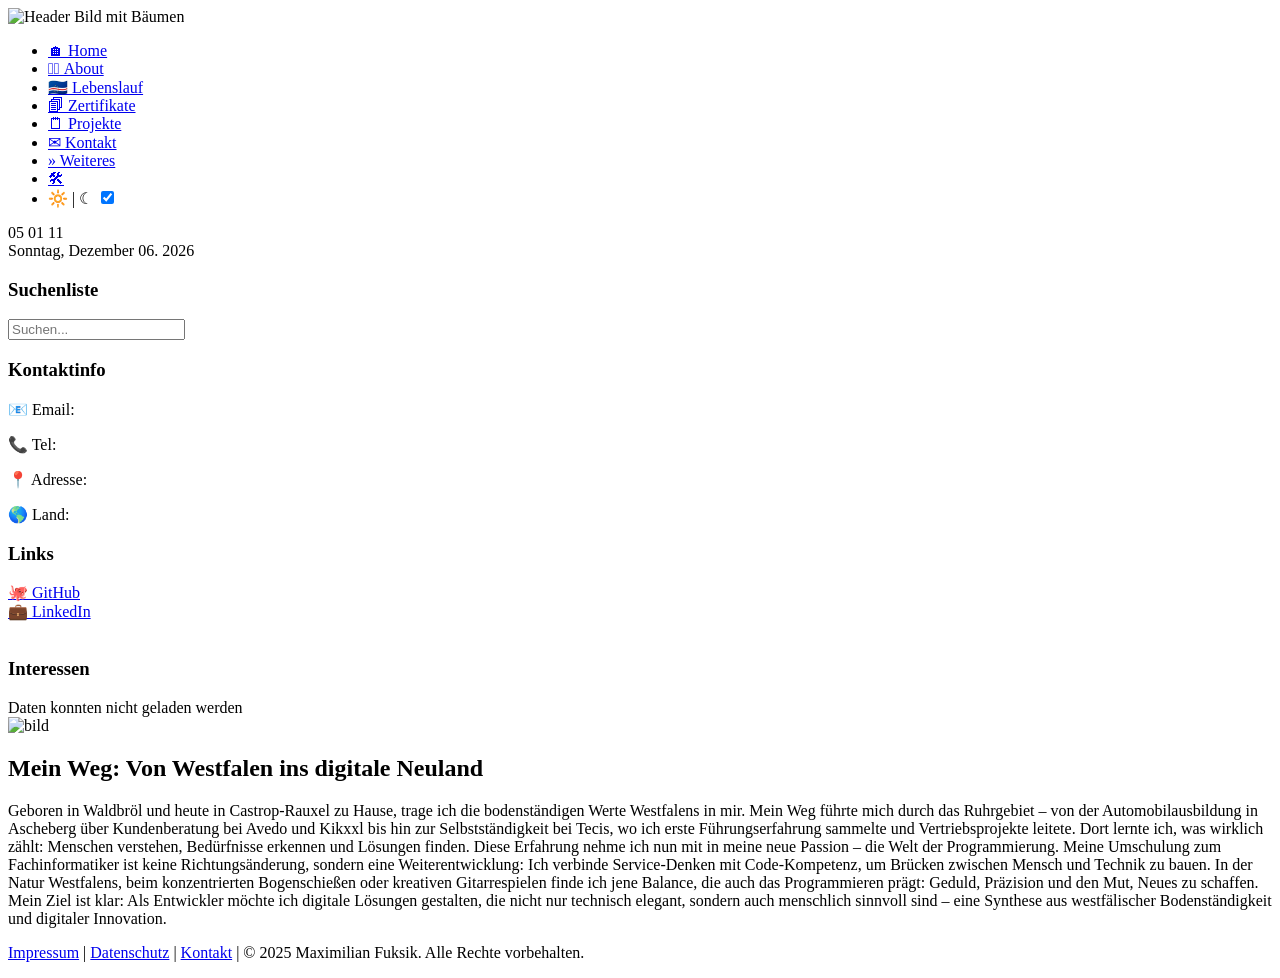
==== about.html @ 9f02c75e "Clean UP" ====
<!DOCTYPE html>
<html lang="de">
<head>
    <meta charset="UTF-8">
    <meta name="viewport" content="width=device-width, initial-scale=1.0">
    <link id="light" rel="stylesheet" href="/assets/stylesheet.css">
    <title>Maximilian Fuksik</title>
</head>
<body>
<!--HEAD-->
<header>
    <img src="pic/trees-8563877_1920.jpg" class="header-image" alt="Header Bild mit Bäumen">
    <div class="header-content">
        <div class="icon"></div>
        <!-- Navigations-Bar--> 
        <div id="nav">
            <nav>
                <ul>
                    <li><a href="index.html"> 🏠︎ Home</a></li>
                    <li><a href="about.html"> 𓂃🖊 About</a></li>
                    <li><a href="cv.html"> 🇨🇻 Lebenslauf</a></li>      
                    <li><a href="certificate.html"> 🗐 Zertifikate</a></li>    
                    <li><a href="project.html"> 🗒 Projekte</a></li>    
                    <li><a href="contact.html"> ✉ Kontakt</a></li>   
                    <li><a href="weiteres.html"> » Weiteres</a></li>
                    <li><a href="#"> 🛠 </a></li>
                    <!-- Dark Mode als Listenelement -->
                    <li class="dark-mode-item">
                        <span id="dayNight"> 🔆 | ☾ </span>
                        <label class="darkMode" for="toggle-checkbox">
                            <input type="checkbox" id="toggle-checkbox">
                            <span class="d-btn"></span>
                        </label>
                    </li>
                </ul>
            </nav>
        </div>
    </div>
    <!--Clock-->
    <div id="clock">
        <div class="time">
            <span id="hours"></span>
            <span class="seprator"></span>
            <span id="minutes"></span>
            <span class="seprator"></span>
            <span id="seconds"></span>
        </div>
        <div id="date"></div>
    </div>
</header>

<!-- EIN Container für alles -->
<div class="container">
    <!-- SIDEBAR -->
    <aside class="sidebar">
        <div class="widget search-widget">
            <h3>Suchenliste</h3>
            <span class="search-icon"></span>
            <input type="text" placeholder="Suchen..." id="json-search">
        </div>

        <div class="widget">
            <h3>Kontaktinfo</h3>
            <div id="json-contact">
                <p>📧 Email: <span class="json-email"></span></p>
                <p>📞 Tel: <span class="json-phone"></span></p>
                <p>📍 Adresse: <span class="json-address"></span></p>
                <p> 🌎 Land: <span class="json-country"></span></p>
            </div>
        </div>

        <!-- SOCIAL MEDIA / PROFIL LINKS -->
        <div class="widget">
            <h3>Links</h3>
            <div class="profile-links">
                <a href="https://github.com/maximilianfuksik-dev" target="_blank" class="profile-link">
                    <span class="profile-icon">🐙</span>
                    GitHub
                </a>
                <br>
                <a href="https://linkedin.com/in/DeinLinkedIn" target="_blank" class="profile-link">
                    <span class="profile-icon">💼</span>
                    LinkedIn
                </a>
            </div>
        </div>
        <br>
        
        <!-- INTERESSEN MIT PLATZHALTER -->
        <div class="widget">
            <h3>Interessen</h3>
            <div id="json-interests">
                <p class="json-loading">Lade Interessen...</p>
            </div>
        </div>
    </aside>


    <!-- MAIN CONTENT BEREICH -->
 <section class="about-section">
            <div class="about-item">
                <div class="about-image">
                    <img src="/pic/watermarked-e2468cd0-22a6-413a-8e14-d082a659f847.jpg" alt="bild">
                </div>
                <div class="about-text">
                    <h2>Mein Weg: Von Westfalen ins digitale Neuland</h2>
                    <p>Geboren in Waldbröl und heute in Castrop-Rauxel zu Hause, trage ich die bodenständigen Werte Westfalens in mir. Mein Weg führte mich durch das Ruhrgebiet – von der Automobilausbildung in Ascheberg über Kundenberatung bei Avedo und Kikxxl bis hin zur Selbstständigkeit bei Tecis, wo ich erste Führungserfahrung sammelte und Vertriebsprojekte leitete.

Dort lernte ich, was wirklich zählt: Menschen verstehen, Bedürfnisse erkennen und Lösungen finden. Diese Erfahrung nehme ich nun mit in meine neue Passion – die Welt der Programmierung. Meine Umschulung zum Fachinformatiker ist keine Richtungsänderung, sondern eine Weiterentwicklung: Ich verbinde Service-Denken mit Code-Kompetenz, um Brücken zwischen Mensch und Technik zu bauen.

In der Natur Westfalens, beim konzentrierten Bogenschießen oder kreativen Gitarrespielen finde ich jene Balance, die auch das Programmieren prägt: Geduld, Präzision und den Mut, Neues zu schaffen.

Mein Ziel ist klar: Als Entwickler möchte ich digitale Lösungen gestalten, die nicht nur technisch elegant, sondern auch menschlich sinnvoll sind – eine Synthese aus westfälischer Bodenständigkeit und digitaler Innovation.</p>
                </div>
                   <div class="about-image">
                    <!--<img src="/pic/watermarked-4f2a7ef3-02ef-4c4d-a7c0-e9ec359a5ca8.jpg" alt="Über mich Bild 1"> -->
                </div>
            </div>
        </section>
</div>

<!-- FOOTER -->
<footer>
    <p>
        <a href="/legal/legalnotice.html">Impressum</a> | 
        <a href="/legal/privacypolicy.html">Datenschutz</a> | 
        <a href="contact.html">Kontakt</a> | 
        © 2025 Maximilian Fuksik. Alle Rechte vorbehalten.
    </p>
</footer>

<script src="/assets/script.js"></script>
<script src="/assets/cv-loader.js"></script>

</body>
</html>
---- assets/stylesheet.css ----
/* Grundlegendes Styling */
:root {
    /* Primäre Farbpalette */
    --primary-color: #2c3e50;
    --secondary-color: #2c3e50;
    --accent-color: #e74c3c;
    
    /* Hintergrund Farben */
    --bg-color: #f8f9fa;
    --card-bg: #ffffff;
    --light-bg: #f9f9f9;
    
    /* Text Farben */
    --text-color: #333333;
    --text-light: #555555;
    --text-lighter: #777777;
    --text-on-dark: #ffffff;
    
    /* Border/Outline Farben */
    --border-color: #dddddd;
    --border-light: #eeeeee;
    
    /* Effekte */
    --shadow: 0 2px 15px rgba(0,0,0,0.08);
    --shadow-dark: 0 4px 12px rgba(0,0,0,0.25);
    --transition: all 0.3s ease;
    
    /* Spezielle Farben */
    --nav-bg: rgba(255, 255, 255, 0.15);
    --nav-border: rgba(255, 255, 255, 0.3);
    --clock-bg: rgba(255, 255, 255, 0.15);
    --footer-bg: var(--primary-color);
    --welcome-gradient: linear-gradient(135deg, var(--primary-color), var(--secondary-color));
    --header-gradient: linear-gradient(to bottom, rgba(0,0,0,0.7) 0%, rgba(0,0,0,0.3) 100%);
}

* {
    margin: 0;
    padding: 0;
    box-sizing: border-box;
    font-family: 'Segoe UI', Tahoma, Geneva, Verdana, sans-serif;
}

body {
    background-color: var(--bg-color);
    color: var(--text-color);
    line-height: 1.6;
    min-height: 100vh;
    display: flex;
    flex-direction: column;
}

/* Haupt-Container */
.container {
    max-width: 1800px;
    width: 100%;
    margin: 0 auto;
    display: grid;
    grid-template-columns: 1fr 3fr;
    grid-gap: 20px;
    padding: 0 20px;
    flex: 1;
}

/* Header */
header {
    width: 100%;
    position: relative;
    margin-bottom: 20px;
}

.header-image {
    width: 100%;
    height: 300px;
    object-fit: cover;
    display: block;
}

.header-content {
    position: absolute;
    top: 0;
    left: 0;
    width: 100%;
    height: 100%;
    display: flex;
    flex-direction: column;
    justify-content: space-between;
    padding: 20px;
    background: var(--header-gradient);
    color: var(--text-on-dark);
}

.icon {
    display: flex;
    flex-direction: column;
    gap: 8px;
}

.icon img {
    width: 50px;
    height: 50px;
    border-radius: 50%;
    background-color: var(--card-bg);
    padding: 2px;
}

.home-link {
    color: var(--text-on-dark);
    text-decoration: none;
    font-size: 18px;
    font-weight: 500;
}

/* Navigation */
#nav {
    background: var(--nav-bg);
    backdrop-filter: blur(6px);
    padding: 12px 20px;
    border-radius: 50px;
    border: 2px solid var(--nav-border);
    box-shadow: var(--shadow-dark);
    margin-top: 10px;
    position: relative;
}

#nav ul {
    display: flex;
    justify-content: center;
    align-items: center;
    list-style: none;
    gap: 25px;
    flex-wrap: nowrap;
    padding-left: 0;
    position: relative;
}

#nav ul li a {
    text-decoration: none;
    color: var(--text-on-dark);
    transition: color 0.3s;
    font-weight: 500;
    font-size: 18px;
    white-space: nowrap;
}

#nav ul li a:hover {
    color: var(--primary-color);
}

/* Darkmode Switch */
.dark-mode-item {
    position: absolute;
    right: 20px;
    top: 50%;
    transform: translateY(-50%);
    display: flex;
    align-items: center;
    gap: 10px;
    white-space: nowrap;
}

#dayNight {
    font-size: 18px;
    color: var(--text-on-dark);
    margin-right: 10px;
}

.darkMode {
    position: relative;
    display: inline-block;
    width: 60px;
    height: 30px;
}

.darkMode input {
    display: none;
}

.darkMode .d-btn {
    position: absolute;
    cursor: pointer;
    width: 100%;
    height: 100%;
    background-color: rgba(255, 255, 255, 0.2);
    backdrop-filter: blur(6px);
    border-radius: 30px;
    border: 1px solid rgba(255, 255, 255, 0.4);
    transition: background .3s;
}

.darkMode .d-btn::before {
    content: "";
    position: absolute;
    height: 24px;
    width: 24px;
    top: 3px;
    left: 3px;
    background: var(--card-bg);
    border-radius: 50%;
    transition: .3s;
}

.darkMode input:checked + .d-btn {
    background: rgba(0,0,0,0.3);
}

.darkMode input:checked + .d-btn:before {
    transform: translate(30px);
    background: var(--text-lighter); /*t c*/
}

/* Sidebar */
.sidebar {
    background-color: var(--card-bg);
    padding: 20px;
    border-radius: 8px;
    box-shadow: var(--shadow);
    grid-column: 1;
    height: fit-content;
    border: 1px solid var(--border-color);
}

.widget {
    margin-bottom: 30px;
}

.widget h3 {
    border-bottom: 2px solid var(--primary-color);
    padding-bottom: 10px;
    margin-bottom: 15px;
    color: var(--primary-color);
}

.search-widget {
    position: relative;
}

.search-widget input {
    padding-left: 40px;
    width: 100%;
    padding: 10px;
    border: 1px solid var(--border-color);
    border-radius: 4px;
    font-size: 16px;
    background-color: var(--card-bg);
    color: var(--text-color);
}

.search-widget input::placeholder {
    color: var(--text-lighter);
}

.search-icon {
    position: absolute;
    left: 12px;
    top: 10px;
    color: var(--text-lighter);
}

/* Main Content */
main {
    background-color: var(--card-bg);
    padding: 25px;
    border-radius: 8px;
    box-shadow: var(--shadow);
    grid-column: 2;
    margin-bottom: 30px;
    border: 1px solid var(--border-color);
}

h1, h2, h3, h4, h5, h6 {
    color: var(--text-color);
}

h2 {
    color: var(--primary-color);
    margin-bottom: 20px;
}

/* Welcome Section */
.welcome {
    margin-bottom: 40px;
    padding: 20px;
    background: var(--welcome-gradient);
    color: var(--text-on-dark);
    border-radius: 12px;
    border: 1px solid var(--border-color);
}

.welcome h1 {
    color: var(--text-on-dark);
    margin-bottom: 15px;
}

.welcome p {
    font-size: 1.1rem;
    line-height: 1.8;
    color: var(--text-on-dark);
}

/* About Section */
.about-section {
    display: flex;
    flex-direction: column;
    gap: 3rem;
    margin: 4rem 0;
}

.about-item {
    display: flex;
    align-items: center;
    gap: 2rem;
    flex-wrap: wrap;
    background-color: var(--light-bg);
    padding: 20px;
    border-radius: 12px;
    border: 1px solid var(--border-color);
}

.about-item.reverse {
    flex-direction: row-reverse;
}

.about-image {
    flex: 1 1 45%;
}

.about-image img {
    width: 100%;
    border-radius: 16px;
    box-shadow: var(--shadow);
    transition: var(--transition);
}

.about-image img:hover {
    transform: scale(1.03);
    box-shadow: 0 10px 25px rgba(0,0,0,0.25);
}

.about-text {
    flex: 1 1 50%;
}

.about-text h2 {
    font-size: 1.8rem;
    margin-bottom: 1rem;
    color: var(--text-color);
}

.about-text p {
    line-height: 1.6;
    color: var(--text-light);
}

/* Gallery */
.gallery {
    margin: 4rem 0;
}

.gallery h2 {
    text-align: center;
    margin-bottom: 2rem;
    font-size: 2rem;
    color: var(--text-color);
}

.gallery-grid {
    display: grid;
    grid-template-columns: repeat(auto-fit, minmax(250px, 1fr));
    gap: 1.5rem;
}

.gallery-item {
    overflow: hidden;
    border-radius: 16px;
    position: relative;
    box-shadow: var(--shadow);
    transition: var(--transition);
    background-color: var(--card-bg);
    border: 1px solid var(--border-color);
}

.gallery-item img {
    width: 100%;
    height: 200px;
    object-fit: cover;
    transition: var(--transition);
}

.gallery-item:hover {
    transform: translateY(-6px);
    box-shadow: var(--shadow-dark);
}

.gallery-item:hover img {
    transform: scale(1.08);
}

/* Buttons */
.btn, button {
    display: inline-block;
    background: var(--secondary-color);
    color: var(--text-on-dark);
    padding: 10px 20px;
    margin: 3px;
    border: none;
    border-radius: 6px;
    cursor: pointer;
    font-size: 16px;
    font-weight: 500;
    transition: var(--transition);
    text-align: center;
    text-decoration: none;
    width: fit-content;
    border: 1px solid var(--border-color);
}

.btn:hover, button:hover {
    background: var(--primary-color);
    transform: translateY(-2px);
    box-shadow: var(--shadow);
}

.btn-full {
    width: 100%;
}

/* Documents Section */
.documents-grid {
    display: grid;
    grid-template-columns: repeat(auto-fill, minmax(250px, 1fr));
    gap: 20px;
    margin-top: 20px;
}

.document-card {
    background: var(--light-bg);
    border-radius: 8px;
    overflow: hidden;
    box-shadow: var(--shadow);
    transition: var(--transition);
    border: 1px solid var(--border-color);
}

.document-card:hover {
    transform: translateY(-5px);
    box-shadow: var(--shadow-dark);
}

.document-icon {
    background: var(--primary-color);
    color: var(--text-on-dark);
    font-size: 2rem;
    padding: 20px;
    text-align: center;
}

.document-info {
    padding: 15px;
}

.document-info h4 {
    margin-bottom: 10px;
    color: var(--text-color);
}

.document-info p {
    color: var(--text-lighter);
}

.document-actions {
    display: flex;
    justify-content: space-between;
    margin-top: 10px;
}

/* Modal */
.modal {
    display: none;
    position: fixed;
    z-index: 1000;
    left: 0;
    top: 0;
    width: 100%;
    height: 100%;
    overflow: auto;
    background-color: rgba(0,0,0,0.7);
}

.modal-content {
    background-color: var(--card-bg);
    margin: 50px auto;
    padding: 20px;
    border-radius: 10px;
    width: 80%;
    max-width: 900px;
    position: relative;
    border: 1px solid var(--border-color);
    color: var(--text-color);
}

.close {
    color: var(--text-lighter);
    position: absolute;
    top: 10px;
    right: 20px;
    font-size: 28px;
    font-weight: bold;
    cursor: pointer;
}

.close:hover {
    color: var(--text-color);
}

/* Contact Form */
.form-group {
    margin-bottom: 20px;
}

.form-group label {
    display: block;
    margin-bottom: 8px;
    font-weight: bold;
    color: var(--text-color);
}

.form-group input, .form-group textarea {
    width: 100%;
    padding: 12px;
    border: 1px solid var(--border-color);
    border-radius: 4px;
    font-size: 1rem;
    background-color: var(--card-bg);
    color: var(--text-color);
}

.form-group input::placeholder,
.form-group textarea::placeholder {
    color: var(--text-lighter);
}

.form-group textarea {
    min-height: 150px;
    resize: vertical;
}

/* Upload Section */
.upload-section {
    margin-bottom: 30px;
}

.upload-area {
    border: 2px dashed var(--border-color);
    padding: 30px;
    text-align: center;
    border-radius: 8px;
    margin-bottom: 20px;
    transition: var(--transition);
    background-color: var(--light-bg);
}

.upload-area:hover {
    border-color: var(--primary-color);
    background-color: var(--bg-color);
}

.upload-icon {
    font-size: 3rem;
    color: var(--primary-color);
    margin-bottom: 15px;
}

/* Timeline Section */
.timeline-section {
    margin: 4rem 0;
    padding: 2rem;
}

.timeline-section h2 {
    text-align: center;
    margin-bottom: 2rem;
    font-size: 2rem;
    color: var(--text-color);
}

.timeline-box, .resume-documents {
    background: var(--card-bg);
    padding: 2rem;
    border-radius: 16px;
    box-shadow: var(--shadow-dark);
    width: 100%;
    border: 1px solid var(--border-color);
}

/* Horizontal Timeline */
.timeline-horizontal {
    display: flex;
    justify-content: space-between;
    align-items: center;
    position: relative;
    margin: 2rem 0;
    padding: 0 1rem;
}

.timeline-horizontal::before {
    content: '';
    position: absolute;
    top: 50%;
    left: 0;
    width: 100%;
    height: 3px;
    background: var(--primary-color);
    transform: translateY(-50%);
    z-index: 1;
}

.timeline-horizontal.second-row {
    margin-top: 6rem;
}

.timeline-item {
    position: relative;
    text-align: center;
    z-index: 2;
}

.timeline-year {
    width: 60px;
    height: 60px;
    line-height: 60px;
    border-radius: 50%;
    background: var(--card-bg);
    border: 3px solid var(--primary-color);
    font-weight: bold;
    color: var(--primary-color);
    cursor: pointer;
    margin: 0 auto;
    transition: var(--transition);
    z-index: 5;
}

.timeline-year:hover {
    background: var(--primary-color);
    color: var(--text-on-dark);
}

/* Tooltip */
.timeline-tooltip {
    display: none;
    position: absolute;
    top: 70px;
    left: 50%;
    transform: translateX(-50%);
    background: var(--light-bg);
    border: 1px solid var(--border-color);
    padding: 0.8rem 1rem;
    border-radius: 8px;
    box-shadow: var(--shadow);
    min-width: 220px;
    z-index: 10;
    color: var(--text-color);
}

.timeline-item:hover .timeline-tooltip {
    display: block;
    animation: fadeIn 0.3s ease;
}

@keyframes fadeIn {
    from { opacity: 0; transform: translateY(-10px) scale(0.95); }
    to { opacity: 1; transform: translateY(0) scale(1); }
}

/* Skills Section */
.skills-section {
    margin: 3rem 0;
    padding: 2rem;
    background: var(--card-bg);
    border-radius: 16px;
    box-shadow: var(--shadow-dark);
    border: 1px solid var(--border-color);
}

.skills-section h2 {
    text-align: center;
    margin-bottom: 2rem;
    font-size: 2rem;
    color: var(--text-color);
}

.skill-category {
    margin-bottom: 2rem;
}

.skill-category h3 {
    margin-bottom: 1rem;
    color: var(--primary-color);
    border-left: 5px solid var(--primary-color);
    padding-left: 10px;
    font-size: 1.2rem;
}

.skills-grid {
    display: grid;
    grid-template-columns: repeat(auto-fit, minmax(200px, 1fr));
    gap: 1.2rem 2rem;
}

.skill span {
    display: block;
    margin-bottom: 0.3rem;
    font-size: 0.95rem;
    font-weight: 500;
    color: var(--primary-color);
}

.skill-bar {
    background: var(--border-light);
    border-radius: 12px;
    overflow: hidden;
    height: 14px;
    position: relative;
}

.skill-progress {
    height: 100%;
    width: 0;
    background: linear-gradient(90deg, var(--primary-color), var(--secondary-color), var(--accent-color));
    border-radius: 12px;
    transition: var(--transition);
}

.skill:hover .skill-progress {
    filter: brightness(1.2);
    transform: scaleY(1.2);
}

/* Project Cards */
.projects-grid {
    display: grid;
    grid-template-columns: repeat(auto-fill, minmax(280px, 1fr));
    gap: 20px;
}

.project-card {
    background: var(--light-bg);
    border-radius: 8px;
    padding: 20px;
    border-left: 4px solid var(--primary-color);
    box-shadow: var(--shadow);
    transition: var(--transition);
    border: 1px solid var(--border-color);
}

.project-card:hover {
    transform: translateY(-5px);
    box-shadow: var(--shadow-dark);
}

.project-card h3 {
    color: var(--text-color);
    margin-bottom: 10px;
    font-size: 1.4rem;
}

.project-card p {
    font-size: 1rem;
    color: var(--text-light);
    line-height: 1.5;
}

/* Footer */
footer {
    text-align: center;
    padding: 20px;
    margin-top: 40px;
    background-color: var(--footer-bg);
    border-radius: 8px;
    width: 100%;
}

footer p {
    background: var(--nav-bg);
    backdrop-filter: blur(6px);
    border-radius: 50px;
    border: 2px solid var(--nav-border);
    padding: 12px 20px;
    display: inline-block;
    color: var(--text-on-dark);
    font-weight: 500;
    transition: var(--transition);
}

footer p a {
    text-decoration: none;
    color: var(--text-on-dark);
    margin: 0 10px;
    transition: var(--transition);
}

footer p a:hover {
    color: var(--primary-color);
}

/* Uhr */
#clock {
    position: absolute;
    top: 15px;
    right: 20px;
    background: var(--clock-bg);
    padding: 12px 18px;
    border-radius: 15px;
    color: var(--text-on-dark);
    text-align: center;
    box-shadow: var(--shadow-dark);
    border: 2px solid var(--nav-border);
    backdrop-filter: blur(6px);
    min-width: 120px;
}

#clock .time {
    font-size: 1.2rem;
    font-weight: 600;
    letter-spacing: 2px;
}

#clock #date {
    font-size: 0.8rem;
    margin-top: 4px;
    opacity: 0.85;
}

/* Responsive Anpassungen */
@media (max-width: 1200px) {
    .container {
        max-width: 100%;
    }
    
    #clock {
        right: 20px;
    }
}

@media (max-width: 992px) {
    .container {
        grid-template-columns: 1fr;
        grid-gap: 15px;
    }
    
    .sidebar {
        grid-column: 1;
        margin-bottom: 20px;
    }
    
    main {
        grid-column: 1;
    }
    
    #nav ul {
        flex-wrap: wrap;
        justify-content: center;
        gap: 15px;
        padding-right: 80px;
    }
    
    .dark-mode-item {
        position: absolute;
        right: 20px;
        top: 50%;
        transform: translateY(-50%);
    }
}

@media (max-width: 768px) {
    .header-image {
        height: 250px;
    }
    
    #nav {
        padding: 10px 15px;
        padding-right: 80px;
    }
    
    #nav ul {
        flex-direction: column;
        gap: 10px;
        padding-right: 0;
    }
    
    #nav ul li a {
        font-size: 16px;
    }
    
    .dark-mode-item {
        position: static;
        transform: none;
        justify-content: center;
        margin-top: 10px;
        order: 1;
        width: 100%;
    }
    
    #clock {
        position: relative;
        top: auto;
        right: auto;
        margin: 10px auto;
        display: inline-block;
    }
    
    .about-item, .about-item.reverse {
        flex-direction: column;
    }
    
    .about-image, .about-text {
        flex: 1 1 100%;
    }
    
    .gallery-grid {
        grid-template-columns: repeat(auto-fit, minmax(150px, 1fr));
    }
    
    .projects-grid, .documents-grid {
        grid-template-columns: 1fr;
    }
}

/* ============================================
   JSON CV STYLES - Für deine Bewerbungsseite
   ============================================ */

/* JSON Loading & Error States */
.json-loading {
    text-align: center;
    padding: 20px;
    color: var(--secondary-text, #666);
    font-style: italic;
    background: var(--card-bg, #f8f9fa);
    border-radius: 8px;
    margin: 10px 0;
    border: 1px dashed var(--border-color, #ddd);
}

.json-error {
    text-align: center;
    padding: 20px;
    color: #e74c3c;
    background: rgba(231, 76, 60, 0.1);
    border-radius: 8px;
    border-left: 4px solid #e74c3c;
    margin: 10px 0;
    font-weight: 500;
}

.json-success {
    color: #27ae60;
    text-align: center;
    padding: 15px;
    background: rgba(39, 174, 96, 0.1);
    border-radius: 8px;
    margin: 10px 0;
}

/* Persönliche Daten - JSON Version */
.json-personal-data p {
    margin: 8px 0;
    line-height: 1.5;
}

.json-personal-data strong {
    color: var(--text-color, #333);
    font-weight: 600;
}

/* Work Experience Items */
.work-item {
    background: var(--card-bg, #ffffff);
    padding: 20px;
    margin-bottom: 20px;
    border-radius: 10px;
    border-left: 4px solid var(--primary-color, #4db8ff);
    box-shadow: 0 2px 10px var(--shadow-color, rgba(0,0,0,0.08));
    transition: all 0.3s ease;
    position: relative;
    overflow: hidden;
}

.work-item:hover {
    transform: translateY(-2px);
    box-shadow: 0 4px 15px var(--shadow-color, rgba(0,0,0,0.12));
    border-left-width: 6px;
}

.work-item.last {
    margin-bottom: 0;
}

.work-item::before {
    content: '';
    position: absolute;
    top: 0;
    left: 0;
    width: 100%;
    height: 3px;
    background: linear-gradient(90deg, var(--primary-color, #4db8ff), transparent);
    opacity: 0.3;
}

.job-header h3 {
    margin: 0 0 8px 0;
    color: var(--text-color, #333);
    font-size: 1.2rem;
    font-weight: 600;
}

.job-meta {
    display: flex;
    flex-wrap: wrap;
    gap: 15px;
    margin-bottom: 15px;
    color: var(--secondary-text, #666);
    font-size: 0.95rem;
    align-items: center;
}

.job-meta .company {
    font-weight: 600;
    color: var(--primary-color, #4db8ff);
    background: rgba(77, 184, 255, 0.1);
    padding: 3px 10px;
    border-radius: 4px;
}

.job-meta .location::before,
.job-meta .period::before {
    margin-right: 5px;
    opacity: 0.7;
}

.job-responsibilities {
    margin: 0;
    padding-left: 20px;
    list-style-type: none;
}

.job-responsibilities li {
    margin-bottom: 8px;
    padding-left: 25px;
    position: relative;
    line-height: 1.5;
    color: var(--text-color, #555);
}

.job-responsibilities li::before {
    content: '▸';
    position: absolute;
    left: 0;
    color: var(--primary-color, #4db8ff);
    font-weight: bold;
}

/* Education Items */
.education-item {
    background: var(--card-bg, #ffffff);
    padding: 18px;
    margin-bottom: 15px;
    border-radius: 8px;
    border-left: 4px solid #36d399;
    box-shadow: 0 2px 8px var(--shadow-color, rgba(0,0,0,0.05));
    transition: all 0.3s ease;
}

.education-item:hover {
    transform: translateX(5px);
    box-shadow: 0 4px 12px var(--shadow-color, rgba(0,0,0,0.1));
}

.education-item.last {
    margin-bottom: 0;
}

.education-header h3 {
    margin: 0 0 8px 0;
    color: var(--text-color, #333);
    font-size: 1.1rem;
    font-weight: 600;
}

.education-meta {
    display: flex;
    justify-content: space-between;
    align-items: center;
    flex-wrap: wrap;
    gap: 10px;
    color: var(--secondary-text, #666);
    font-size: 0.9rem;
}

.education-meta .institution {
    font-weight: 600;
    color: #36d399;
    background: rgba(54, 211, 153, 0.1);
    padding: 2px 8px;
    border-radius: 4px;
}

.education-meta .period::before {
    content: '📅';
    margin-right: 5px;
    opacity: 0.7;
}

/* Skills Container */
.skills-container {
    background: var(--card-bg, #ffffff);
    padding: 20px;
    border-radius: 10px;
    box-shadow: 0 2px 10px var(--shadow-color, rgba(0,0,0,0.08));
}

.skills-category {
    margin-bottom: 25px;
    padding-bottom: 20px;
    border-bottom: 1px solid var(--border-color, #eee);
}

.skills-category:last-child {
    margin-bottom: 0;
    padding-bottom: 0;
    border-bottom: none;
}

.skills-category h4 {
    margin: 0 0 12px 0;
    color: var(--text-color, #333);
    font-size: 1.1rem;
    font-weight: 600;
    display: flex;
    align-items: center;
    gap: 8px;
}

.skills-category h4::after {
    content: '';
    flex: 1;
    height: 1px;
    background: var(--border-color, #eee);
    margin-left: 10px;
}

.skills-list {
    display: flex;
    flex-wrap: wrap;
    gap: 10px;
    margin-top: 5px;
}

/* Skill Tags - Unterschiedliche Farben für Kategorien */
.skill-tag {
    display: inline-block;
    padding: 6px 14px;
    border-radius: 20px;
    font-size: 0.85rem;
    font-weight: 500;
    transition: all 0.3s ease;
    cursor: default;
    border: 1px solid transparent;
}

/* Sprachen */
.skills-list.languages .skill-tag {
    background: linear-gradient(135deg, #4db8ff, #3498db);
    color: white;
    box-shadow: 0 2px 5px rgba(77, 184, 255, 0.3);
}

/* Software */
.skills-list.software .skill-tag {
    background: linear-gradient(135deg, #36d399, #27ae60);
    color: white;
    box-shadow: 0 2px 5px rgba(54, 211, 153, 0.3);
}

/* Abilities */
.skills-list.abilities .skill-tag {
    background: linear-gradient(135deg, #9b59b6, #8e44ad);
    color: white;
    box-shadow: 0 2px 5px rgba(155, 89, 182, 0.3);
}

.skill-tag:hover {
    transform: translateY(-2px);
    box-shadow: 0 4px 8px rgba(0,0,0,0.15);
}

/* Führerschein */
.license {
    color: var(--text-color, #333);
    font-weight: 500;
    padding: 8px 15px;
    background: var(--card-bg, #f8f9fa);
    border-radius: 8px;
    border-left: 4px solid #f39c12;
    display: inline-block;
}

/* Interests */
.interests-list {
    display: flex;
    flex-wrap: wrap;
    gap: 8px;
    margin-top: 10px;
}

.interest-tag {
    display: inline-block;
    padding: 5px 12px;
    background: linear-gradient(135deg, #ff7675, #e74c3c);
    color: white;
    border-radius: 15px;
    font-size: 0.8rem;
    transition: all 0.3s ease;
    cursor: default;
    box-shadow: 0 2px 4px rgba(231, 76, 60, 0.2);
}

.interest-tag:hover {
    transform: scale(1.05);
    box-shadow: 0 3px 6px rgba(231, 76, 60, 0.3);
}

/* Timeline mit JSON-Daten */
.timeline-item.has-data {
    background: rgba(77, 184, 255, 0.05);
    border: 1px solid rgba(77, 184, 255, 0.2);
    border-radius: 6px;
    padding: 10px;
    transition: all 0.3s ease;
}

.timeline-item.work-year {
    border-color: #4db8ff;
    background: rgba(77, 184, 255, 0.1);
}

.timeline-item.education-year {
    border-color: #36d399;
    background: rgba(54, 211, 153, 0.1);
}

.timeline-item.has-data:hover {
    transform: translateY(-3px);
    box-shadow: 0 4px 8px rgba(0,0,0,0.1);
    background: rgba(77, 184, 255, 0.15);
}

.timeline-item.has-data .timeline-year {
    color: var(--primary-color, #4db8ff);
    font-weight: 700;
    font-size: 1.1rem;
}

/* JSON Sections Container */
.work-experience-json,
.education-json,
.skills-json {
    background: var(--card-bg, #ffffff);
    border-radius: 12px;
    padding: 25px;
    margin-bottom: 25px;
    box-shadow: 0 4px 15px var(--shadow-color, rgba(0,0,0,0.1));
    border: 1px solid var(--border-color, #e0e0e0);
    position: relative;
    overflow: hidden;
}

.work-experience-json::before,
.education-json::before,
.skills-json::before {
    content: '';
    position: absolute;
    top: 0;
    left: 0;
    width: 100%;
    height: 4px;
    background: linear-gradient(90deg, var(--primary-color, #4db8ff), #36d399, #9b59b6);
}

.work-experience-json h2,
.education-json h2,
.skills-json h2 {
    color: var(--text-color, #333);
    margin-bottom: 20px;
    padding-bottom: 15px;
    border-bottom: 2px solid var(--border-color, #e0e0e0);
    font-size: 1.5rem;
    font-weight: 600;
    display: flex;
    align-items: center;
    gap: 10px;
}

/* Responsive Design für JSON Sections */
@media (max-width: 768px) {
    .work-item,
    .education-item,
    .skills-container {
        padding: 15px;
    }
    
    .job-meta {
        flex-direction: column;
        gap: 8px;
        align-items: flex-start;
    }
    
    .education-meta {
        flex-direction: column;
        align-items: flex-start;
        gap: 5px;
    }
    
    .skills-list {
        gap: 8px;
    }
    
    .skill-tag,
    .interest-tag {
        font-size: 0.8rem;
        padding: 5px 10px;
    }
    
    .work-experience-json,
    .education-json,
    .skills-json {
        padding: 20px;
    }
    
    .work-experience-json h2,
    .education-json h2,
    .skills-json h2 {
        font-size: 1.3rem;
    }
}

/* Animationen */
@keyframes fadeIn {
    from {
        opacity: 0;
        transform: translateY(10px);
    }
    to {
        opacity: 1;
        transform: translateY(0);
    }
}

.work-item,
.education-item,
.skills-category,
.timeline-item.has-data {
    animation: fadeIn 0.5s ease forwards;
}

/* Verzögerte Animationen für Items */
.work-item:nth-child(1) { animation-delay: 0.1s; }
.work-item:nth-child(2) { animation-delay: 0.2s; }
.work-item:nth-child(3) { animation-delay: 0.3s; }
.work-item:nth-child(4) { animation-delay: 0.4s; }
.work-item:nth-child(5) { animation-delay: 0.5s; }

.education-item:nth-child(1) { animation-delay: 0.2s; }
.education-item:nth-child(2) { animation-delay: 0.3s; }
.education-item:nth-child(3) { animation-delay: 0.4s; }
.education-item:nth-child(4) { animation-delay: 0.5s; }

/* Print Styles */
@media print {
    .work-item,
    .education-item,
    .skills-container {
        break-inside: avoid;
        box-shadow: none;
        border: 1px solid #ddd;
    }
    
    .skill-tag,
    .interest-tag {
        background: #f5f5f5 !important;
        color: #333 !important;
        box-shadow: none !important;
        border: 1px solid #ddd !important;
    }
}
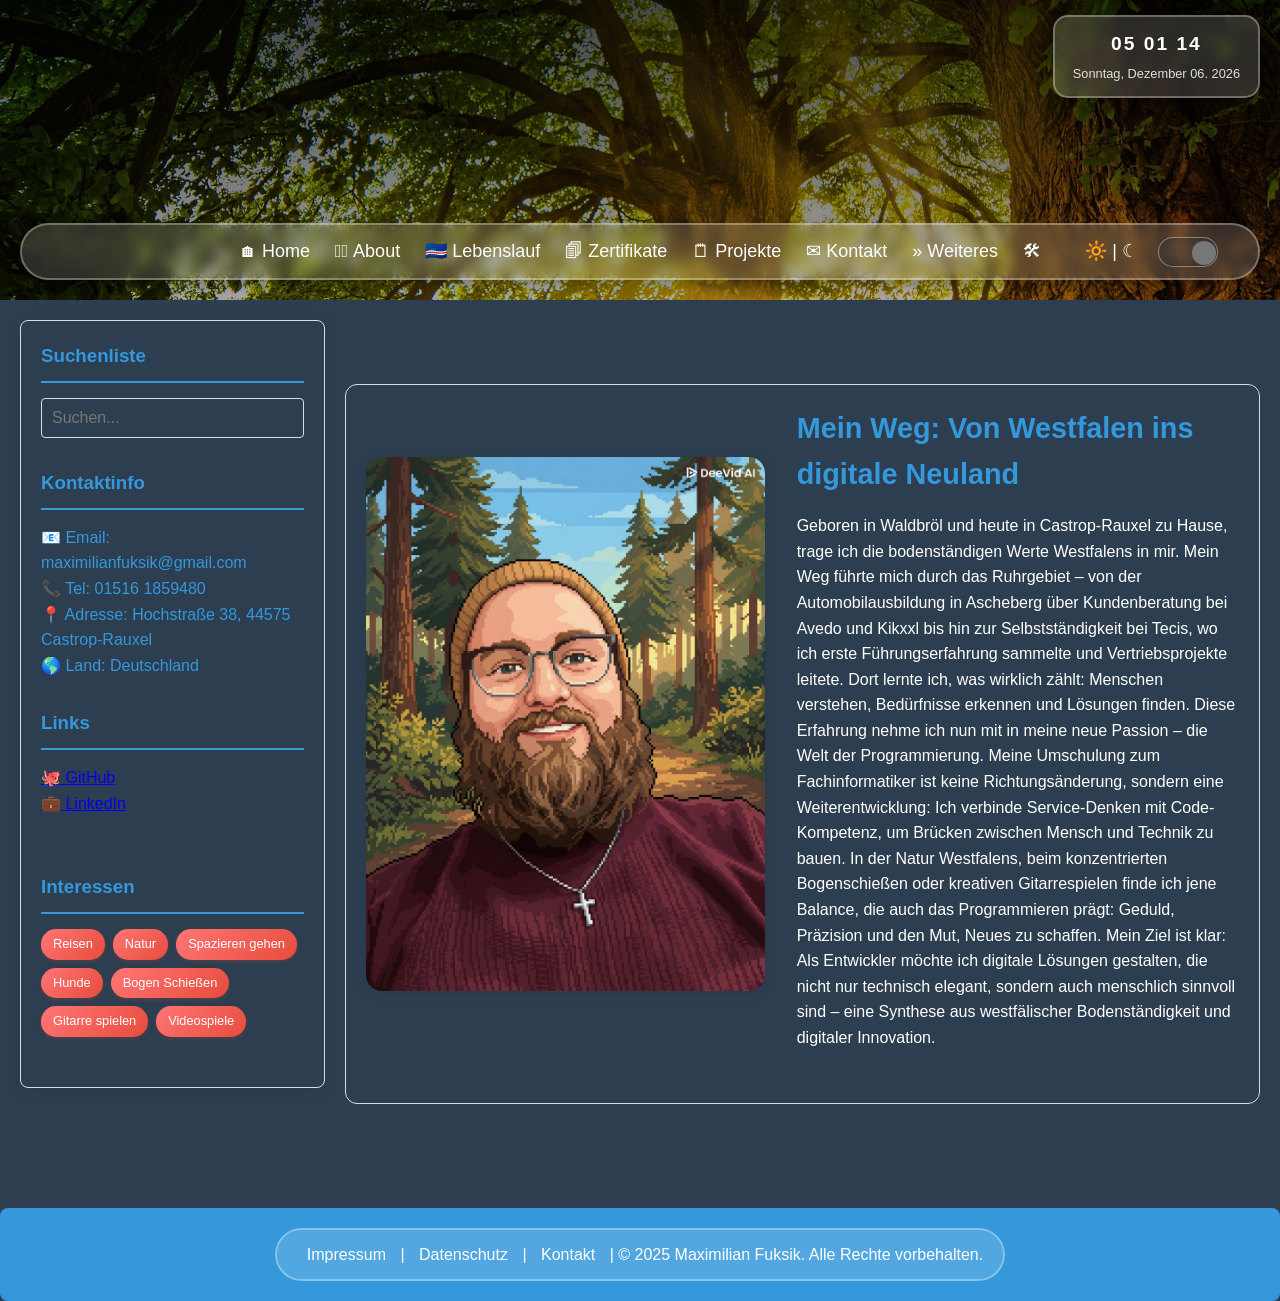
==== commit 76249cf1: "Clean Up.  Merge JSON" ====
--- a/about.html
+++ b/about.html
@@ -3,39 +3,39 @@
 <head>
     <meta charset="UTF-8">
     <meta name="viewport" content="width=device-width, initial-scale=1.0">
-    <link id="light" rel="stylesheet" href="/assets/stylesheet.css">
+    <link id="light" rel="stylesheet" href="assets/css/stylesheet.css">
     <title>Maximilian Fuksik</title>
 </head>
 <body>
-<!--HEAD-->
-<header>
-    <img src="pic/trees-8563877_1920.jpg" class="header-image" alt="Header Bild mit Bäumen">
-    <div class="header-content">
-        <div class="icon"></div>
-        <!-- Navigations-Bar--> 
-        <div id="nav">
-            <nav>
-                <ul>
-                    <li><a href="index.html"> 🏠︎ Home</a></li>
-                    <li><a href="about.html"> 𓂃🖊 About</a></li>
-                    <li><a href="cv.html"> 🇨🇻 Lebenslauf</a></li>      
-                    <li><a href="certificate.html"> 🗐 Zertifikate</a></li>    
-                    <li><a href="project.html"> 🗒 Projekte</a></li>    
-                    <li><a href="contact.html"> ✉ Kontakt</a></li>   
-                    <li><a href="weiteres.html"> » Weiteres</a></li>
-                    <li><a href="#"> 🛠 </a></li>
-                    <!-- Dark Mode als Listenelement -->
-                    <li class="dark-mode-item">
-                        <span id="dayNight"> 🔆 | ☾ </span>
-                        <label class="darkMode" for="toggle-checkbox">
-                            <input type="checkbox" id="toggle-checkbox">
-                            <span class="d-btn"></span>
-                        </label>
-                    </li>
-                </ul>
-            </nav>
-        </div>
-    </div>
+<!-- HEAD -->
+        <header>
+            <img src="assets/images/trees-8563877_1920.jpg" class="header-image" alt="Header Bild mit Bäumen">
+            <div class="header-content">
+             <div class="icon"></div>
+<!-- Navigations-Bar--> 
+                <div id="nav">
+                    <nav>
+                        <ul>
+                            <li><a href="index.html"> 🏠︎ Home</a></li>
+                            <li><a href="about.html"> 𓂃🖊 About</a></li>
+                            <li><a href="cv.html"> 🇨🇻 Lebenslauf</a></li>      
+                            <li><a href="certificate.html"> 🗐 Zertifikate</a></li>    
+                            <li><a href="project.html"> 🗒 Projekte</a></li>    <!-- In Progress -->
+                            <li><a href="contact.html"> ✉ Kontakt</a></li>    <!-- In Progress -->
+                            <li><a href="weiteres.html"> » Weiteres</a></li> <!-- In Progress -->
+                            <li><a href="#"> 🛠 </a></li>
+                            <!-- Dark Mode als Listenelement -->
+                            <li class="dark-mode-item">
+                                <span id="dayNight"> 🔆 | ☾ </span>
+                                <label class="darkMode" for="toggle-checkbox">
+                                    <input type="checkbox" id="toggle-checkbox">
+                                    <span class="d-btn"></span>
+                                </label>
+                            </li>
+                        </ul>
+                    </nav>
+                </div>
+            </div>
     <!--Clock-->
     <div id="clock">
         <div class="time">
@@ -100,7 +100,7 @@
  <section class="about-section">
             <div class="about-item">
                 <div class="about-image">
-                    <img src="/pic/watermarked-e2468cd0-22a6-413a-8e14-d082a659f847.jpg" alt="bild">
+                    <img src="/assets/images/watermarked-e2468cd0-22a6-413a-8e14-d082a659f847.jpg" alt="bild">
                 </div>
                 <div class="about-text">
                     <h2>Mein Weg: Von Westfalen ins digitale Neuland</h2>
@@ -122,15 +122,16 @@
 <!-- FOOTER -->
 <footer>
     <p>
-        <a href="/legal/legalnotice.html">Impressum</a> | 
-        <a href="/legal/privacypolicy.html">Datenschutz</a> | 
+        <a href="legal/legalnotice.html">Impressum</a> | 
+        <a href="legal/privacypolicy.html">Datenschutz</a> | 
         <a href="contact.html">Kontakt</a> | 
         © 2025 Maximilian Fuksik. Alle Rechte vorbehalten.
     </p>
 </footer>
 
-<script src="/assets/script.js"></script>
-<script src="/assets/cv-loader.js"></script>
+<script src="assets/js/script.js"></script>
+<script src="assets/js/cv-loader.js"></script>
+
 
 </body>
 </html>
--- a/assets/css/stylesheet.css
+++ b/assets/css/stylesheet.css
@@ -0,0 +1,1395 @@
+/* Grundlegendes Styling */
+:root {
+    /* Primäre Farbpalette */
+    --primary-color: #2c3e50;
+    --secondary-color: #2c3e50;
+    --accent-color: #e74c3c;
+    
+    /* Hintergrund Farben */
+    --bg-color: #f8f9fa;
+    --card-bg: #ffffff;
+    --light-bg: #f9f9f9;
+    
+    /* Text Farben */
+    --text-color: #333333;
+    --text-light: #555555;
+    --text-lighter: #777777;
+    --text-on-dark: #ffffff;
+    
+    /* Border/Outline Farben */
+    --border-color: #dddddd;
+    --border-light: #eeeeee;
+    
+    /* Effekte */
+    --shadow: 0 2px 15px rgba(0,0,0,0.08);
+    --shadow-dark: 0 4px 12px rgba(0,0,0,0.25);
+    --transition: all 0.3s ease;
+    
+    /* Spezielle Farben */
+    --nav-bg: rgba(255, 255, 255, 0.15);
+    --nav-border: rgba(255, 255, 255, 0.3);
+    --clock-bg: rgba(255, 255, 255, 0.15);
+    --footer-bg: var(--primary-color);
+    --welcome-gradient: linear-gradient(135deg, var(--primary-color), var(--secondary-color));
+    --header-gradient: linear-gradient(to bottom, rgba(0,0,0,0.7) 0%, rgba(0,0,0,0.3) 100%);
+}
+
+* {
+    margin: 0;
+    padding: 0;
+    box-sizing: border-box;
+    font-family: 'Segoe UI', Tahoma, Geneva, Verdana, sans-serif;
+}
+
+body {
+    background-color: var(--bg-color);
+    color: var(--text-color);
+    line-height: 1.6;
+    min-height: 100vh;
+    display: flex;
+    flex-direction: column;
+}
+
+/* Haupt-Container */
+.container {
+    max-width: 1800px;
+    width: 100%;
+    margin: 0 auto;
+    display: grid;
+    grid-template-columns: 1fr 3fr;
+    grid-gap: 20px;
+    padding: 0 20px;
+    flex: 1;
+}
+
+/* Header */
+header {
+    width: 100%;
+    position: relative;
+    margin-bottom: 20px;
+}
+
+.header-image {
+    width: 100%;
+    height: 300px;
+    object-fit: cover;
+    display: block;
+}
+
+.header-content {
+    position: absolute;
+    top: 0;
+    left: 0;
+    width: 100%;
+    height: 100%;
+    display: flex;
+    flex-direction: column;
+    justify-content: space-between;
+    padding: 20px;
+    background: var(--header-gradient);
+    color: var(--text-on-dark);
+}
+
+.icon {
+    display: flex;
+    flex-direction: column;
+    gap: 8px;
+}
+
+.icon img {
+    width: 50px;
+    height: 50px;
+    border-radius: 50%;
+    background-color: var(--card-bg);
+    padding: 2px;
+}
+
+.home-link {
+    color: var(--text-on-dark);
+    text-decoration: none;
+    font-size: 18px;
+    font-weight: 500;
+}
+
+/* Navigation */
+#nav {
+    background: var(--nav-bg);
+    backdrop-filter: blur(6px);
+    padding: 12px 20px;
+    border-radius: 50px;
+    border: 2px solid var(--nav-border);
+    box-shadow: var(--shadow-dark);
+    margin-top: 10px;
+    position: relative;
+}
+
+#nav ul {
+    display: flex;
+    justify-content: center;
+    align-items: center;
+    list-style: none;
+    gap: 25px;
+    flex-wrap: nowrap;
+    padding-left: 0;
+    position: relative;
+}
+
+#nav ul li a {
+    text-decoration: none;
+    color: var(--text-on-dark);
+    transition: color 0.3s;
+    font-weight: 500;
+    font-size: 18px;
+    white-space: nowrap;
+}
+
+#nav ul li a:hover {
+    color: var(--primary-color);
+}
+
+/* Darkmode Switch */
+.dark-mode-item {
+    position: absolute;
+    right: 20px;
+    top: 50%;
+    transform: translateY(-50%);
+    display: flex;
+    align-items: center;
+    gap: 10px;
+    white-space: nowrap;
+}
+
+#dayNight {
+    font-size: 18px;
+    color: var(--text-on-dark);
+    margin-right: 10px;
+}
+
+.darkMode {
+    position: relative;
+    display: inline-block;
+    width: 60px;
+    height: 30px;
+}
+
+.darkMode input {
+    display: none;
+}
+
+.darkMode .d-btn {
+    position: absolute;
+    cursor: pointer;
+    width: 100%;
+    height: 100%;
+    background-color: rgba(255, 255, 255, 0.2);
+    backdrop-filter: blur(6px);
+    border-radius: 30px;
+    border: 1px solid rgba(255, 255, 255, 0.4);
+    transition: background .3s;
+}
+
+.darkMode .d-btn::before {
+    content: "";
+    position: absolute;
+    height: 24px;
+    width: 24px;
+    top: 3px;
+    left: 3px;
+    background: var(--card-bg);
+    border-radius: 50%;
+    transition: .3s;
+}
+
+.darkMode input:checked + .d-btn {
+    background: rgba(0,0,0,0.3);
+}
+
+.darkMode input:checked + .d-btn:before {
+    transform: translate(30px);
+    background: var(--text-lighter); /*t c*/
+}
+
+/* Sidebar */
+.sidebar {
+    background-color: var(--card-bg);
+    padding: 20px;
+    border-radius: 8px;
+    box-shadow: var(--shadow);
+    grid-column: 1;
+    height: fit-content;
+    border: 1px solid var(--border-color);
+}
+
+.widget {
+    margin-bottom: 30px;
+}
+
+.widget h3 {
+    border-bottom: 2px solid var(--primary-color);
+    padding-bottom: 10px;
+    margin-bottom: 15px;
+    color: var(--primary-color);
+}
+
+.search-widget {
+    position: relative;
+}
+
+.search-widget input {
+    padding-left: 40px;
+    width: 100%;
+    padding: 10px;
+    border: 1px solid var(--border-color);
+    border-radius: 4px;
+    font-size: 16px;
+    background-color: var(--card-bg);
+    color: var(--text-color);
+}
+
+.search-widget input::placeholder {
+    color: var(--text-lighter);
+}
+
+.search-icon {
+    position: absolute;
+    left: 12px;
+    top: 10px;
+    color: var(--text-lighter);
+}
+
+/* Main Content */
+main {
+    background-color: var(--card-bg);
+    padding: 25px;
+    border-radius: 8px;
+    box-shadow: var(--shadow);
+    grid-column: 2;
+    margin-bottom: 30px;
+    border: 1px solid var(--border-color);
+}
+
+h1, h2, h3, h4, h5, h6 {
+    color: var(--text-color);
+}
+
+h2 {
+    color: var(--primary-color);
+    margin-bottom: 20px;
+}
+
+/* Welcome Section */
+.welcome {
+    margin-bottom: 40px;
+    padding: 20px;
+    background: var(--welcome-gradient);
+    color: var(--text-on-dark);
+    border-radius: 12px;
+    border: 1px solid var(--border-color);
+}
+
+.welcome h1 {
+    color: var(--text-on-dark);
+    margin-bottom: 15px;
+}
+
+.welcome p {
+    font-size: 1.1rem;
+    line-height: 1.8;
+    color: var(--text-on-dark);
+}
+
+/* About Section */
+.about-section {
+    display: flex;
+    flex-direction: column;
+    gap: 3rem;
+    margin: 4rem 0;
+}
+
+.about-item {
+    display: flex;
+    align-items: center;
+    gap: 2rem;
+    flex-wrap: wrap;
+    background-color: var(--light-bg);
+    padding: 20px;
+    border-radius: 12px;
+    border: 1px solid var(--border-color);
+}
+
+.about-item.reverse {
+    flex-direction: row-reverse;
+}
+
+.about-image {
+    flex: 1 1 45%;
+}
+
+.about-image img {
+    width: 100%;
+    border-radius: 16px;
+    box-shadow: var(--shadow);
+    transition: var(--transition);
+}
+
+.about-image img:hover {
+    transform: scale(1.03);
+    box-shadow: 0 10px 25px rgba(0,0,0,0.25);
+}
+
+.about-text {
+    flex: 1 1 50%;
+}
+
+.about-text h2 {
+    font-size: 1.8rem;
+    margin-bottom: 1rem;
+    color: var(--text-color);
+}
+
+.about-text p {
+    line-height: 1.6;
+    color: var(--text-light);
+}
+
+/* Gallery */
+.gallery {
+    margin: 4rem 0;
+}
+
+.gallery h2 {
+    text-align: center;
+    margin-bottom: 2rem;
+    font-size: 2rem;
+    color: var(--text-color);
+}
+
+.gallery-grid {
+    display: grid;
+    grid-template-columns: repeat(auto-fit, minmax(250px, 1fr));
+    gap: 1.5rem;
+}
+
+.gallery-item {
+    overflow: hidden;
+    border-radius: 16px;
+    position: relative;
+    box-shadow: var(--shadow);
+    transition: var(--transition);
+    background-color: var(--card-bg);
+    border: 1px solid var(--border-color);
+}
+
+.gallery-item img {
+    width: 100%;
+    height: 200px;
+    object-fit: cover;
+    transition: var(--transition);
+}
+
+.gallery-item:hover {
+    transform: translateY(-6px);
+    box-shadow: var(--shadow-dark);
+}
+
+.gallery-item:hover img {
+    transform: scale(1.08);
+}
+
+/* Buttons */
+.btn, button {
+    display: inline-block;
+    background: var(--secondary-color);
+    color: var(--text-on-dark);
+    padding: 10px 20px;
+    margin: 3px;
+    border: none;
+    border-radius: 6px;
+    cursor: pointer;
+    font-size: 16px;
+    font-weight: 500;
+    transition: var(--transition);
+    text-align: center;
+    text-decoration: none;
+    width: fit-content;
+    border: 1px solid var(--border-color);
+}
+
+.btn:hover, button:hover {
+    background: var(--primary-color);
+    transform: translateY(-2px);
+    box-shadow: var(--shadow);
+}
+
+.btn-full {
+    width: 100%;
+}
+
+/* Documents Section */
+.documents-grid {
+    display: grid;
+    grid-template-columns: repeat(auto-fill, minmax(250px, 1fr));
+    gap: 20px;
+    margin-top: 20px;
+}
+
+.document-card {
+    background: var(--light-bg);
+    border-radius: 8px;
+    overflow: hidden;
+    box-shadow: var(--shadow);
+    transition: var(--transition);
+    border: 1px solid var(--border-color);
+}
+
+.document-card:hover {
+    transform: translateY(-5px);
+    box-shadow: var(--shadow-dark);
+}
+
+.document-icon {
+    background: var(--primary-color);
+    color: var(--text-on-dark);
+    font-size: 2rem;
+    padding: 20px;
+    text-align: center;
+}
+
+.document-info {
+    padding: 15px;
+}
+
+.document-info h4 {
+    margin-bottom: 10px;
+    color: var(--text-color);
+}
+
+.document-info p {
+    color: var(--text-lighter);
+}
+
+.document-actions {
+    display: flex;
+    justify-content: space-between;
+    margin-top: 10px;
+}
+
+/* Modal */
+.modal {
+    display: none;
+    position: fixed;
+    z-index: 1000;
+    left: 0;
+    top: 0;
+    width: 100%;
+    height: 100%;
+    overflow: auto;
+    background-color: rgba(0,0,0,0.7);
+}
+
+.modal-content {
+    background-color: var(--card-bg);
+    margin: 50px auto;
+    padding: 20px;
+    border-radius: 10px;
+    width: 80%;
+    max-width: 900px;
+    position: relative;
+    border: 1px solid var(--border-color);
+    color: var(--text-color);
+}
+
+.close {
+    color: var(--text-lighter);
+    position: absolute;
+    top: 10px;
+    right: 20px;
+    font-size: 28px;
+    font-weight: bold;
+    cursor: pointer;
+}
+
+.close:hover {
+    color: var(--text-color);
+}
+
+/* Contact Form */
+.form-group {
+    margin-bottom: 20px;
+}
+
+.form-group label {
+    display: block;
+    margin-bottom: 8px;
+    font-weight: bold;
+    color: var(--text-color);
+}
+
+.form-group input, .form-group textarea {
+    width: 100%;
+    padding: 12px;
+    border: 1px solid var(--border-color);
+    border-radius: 4px;
+    font-size: 1rem;
+    background-color: var(--card-bg);
+    color: var(--text-color);
+}
+
+.form-group input::placeholder,
+.form-group textarea::placeholder {
+    color: var(--text-lighter);
+}
+
+.form-group textarea {
+    min-height: 150px;
+    resize: vertical;
+}
+
+/* Upload Section */
+.upload-section {
+    margin-bottom: 30px;
+}
+
+.upload-area {
+    border: 2px dashed var(--border-color);
+    padding: 30px;
+    text-align: center;
+    border-radius: 8px;
+    margin-bottom: 20px;
+    transition: var(--transition);
+    background-color: var(--light-bg);
+}
+
+.upload-area:hover {
+    border-color: var(--primary-color);
+    background-color: var(--bg-color);
+}
+
+.upload-icon {
+    font-size: 3rem;
+    color: var(--primary-color);
+    margin-bottom: 15px;
+}
+
+/* Timeline Section */
+.timeline-section {
+    margin: 4rem 0;
+    padding: 2rem;
+}
+
+.timeline-section h2 {
+    text-align: center;
+    margin-bottom: 2rem;
+    font-size: 2rem;
+    color: var(--text-color);
+}
+
+.timeline-box, .resume-documents {
+    background: var(--card-bg);
+    padding: 2rem;
+    border-radius: 16px;
+    box-shadow: var(--shadow-dark);
+    width: 100%;
+    border: 1px solid var(--border-color);
+}
+
+/* Horizontal Timeline */
+.timeline-horizontal {
+    display: flex;
+    justify-content: space-between;
+    align-items: center;
+    position: relative;
+    margin: 2rem 0;
+    padding: 0 1rem;
+}
+
+.timeline-horizontal::before {
+    content: '';
+    position: absolute;
+    top: 50%;
+    left: 0;
+    width: 100%;
+    height: 3px;
+    background: var(--primary-color);
+    transform: translateY(-50%);
+    z-index: 1;
+}
+
+.timeline-horizontal.second-row {
+    margin-top: 6rem;
+}
+
+.timeline-item {
+    position: relative;
+    text-align: center;
+    z-index: 2;
+}
+
+.timeline-year {
+    width: 60px;
+    height: 60px;
+    line-height: 60px;
+    border-radius: 50%;
+    background: var(--card-bg);
+    border: 3px solid var(--primary-color);
+    font-weight: bold;
+    color: var(--primary-color);
+    cursor: pointer;
+    margin: 0 auto;
+    transition: var(--transition);
+    z-index: 5;
+}
+
+.timeline-year:hover {
+    background: var(--primary-color);
+    color: var(--text-on-dark);
+}
+
+/* Tooltip */
+.timeline-tooltip {
+    display: none;
+    position: absolute;
+    top: 70px;
+    left: 50%;
+    transform: translateX(-50%);
+    background: var(--light-bg);
+    border: 1px solid var(--border-color);
+    padding: 0.8rem 1rem;
+    border-radius: 8px;
+    box-shadow: var(--shadow);
+    min-width: 220px;
+    z-index: 10;
+    color: var(--text-color);
+}
+
+.timeline-item:hover .timeline-tooltip {
+    display: block;
+    animation: fadeIn 0.3s ease;
+}
+
+@keyframes fadeIn {
+    from { opacity: 0; transform: translateY(-10px) scale(0.95); }
+    to { opacity: 1; transform: translateY(0) scale(1); }
+}
+
+/* Skills Section */
+.skills-section {
+    margin: 3rem 0;
+    padding: 2rem;
+    background: var(--card-bg);
+    border-radius: 16px;
+    box-shadow: var(--shadow-dark);
+    border: 1px solid var(--border-color);
+}
+
+.skills-section h2 {
+    text-align: center;
+    margin-bottom: 2rem;
+    font-size: 2rem;
+    color: var(--text-color);
+}
+
+.skill-category {
+    margin-bottom: 2rem;
+}
+
+.skill-category h3 {
+    margin-bottom: 1rem;
+    color: var(--primary-color);
+    border-left: 5px solid var(--primary-color);
+    padding-left: 10px;
+    font-size: 1.2rem;
+}
+
+.skills-grid {
+    display: grid;
+    grid-template-columns: repeat(auto-fit, minmax(200px, 1fr));
+    gap: 1.2rem 2rem;
+}
+
+.skill span {
+    display: block;
+    margin-bottom: 0.3rem;
+    font-size: 0.95rem;
+    font-weight: 500;
+    color: var(--primary-color);
+}
+
+.skill-bar {
+    background: var(--border-light);
+    border-radius: 12px;
+    overflow: hidden;
+    height: 14px;
+    position: relative;
+}
+
+.skill-progress {
+    height: 100%;
+    width: 0;
+    background: linear-gradient(90deg, var(--primary-color), var(--secondary-color), var(--accent-color));
+    border-radius: 12px;
+    transition: var(--transition);
+}
+
+.skill:hover .skill-progress {
+    filter: brightness(1.2);
+    transform: scaleY(1.2);
+}
+
+/* Project Cards */
+.projects-grid {
+    display: grid;
+    grid-template-columns: repeat(auto-fill, minmax(280px, 1fr));
+    gap: 20px;
+}
+
+.project-card {
+    background: var(--light-bg);
+    border-radius: 8px;
+    padding: 20px;
+    border-left: 4px solid var(--primary-color);
+    box-shadow: var(--shadow);
+    transition: var(--transition);
+    border: 1px solid var(--border-color);
+}
+
+.project-card:hover {
+    transform: translateY(-5px);
+    box-shadow: var(--shadow-dark);
+}
+
+.project-card h3 {
+    color: var(--text-color);
+    margin-bottom: 10px;
+    font-size: 1.4rem;
+}
+
+.project-card p {
+    font-size: 1rem;
+    color: var(--text-light);
+    line-height: 1.5;
+}
+
+/* Footer */
+footer {
+    text-align: center;
+    padding: 20px;
+    margin-top: 40px;
+    background-color: var(--footer-bg);
+    border-radius: 8px;
+    width: 100%;
+}
+
+footer p {
+    background: var(--nav-bg);
+    backdrop-filter: blur(6px);
+    border-radius: 50px;
+    border: 2px solid var(--nav-border);
+    padding: 12px 20px;
+    display: inline-block;
+    color: var(--text-on-dark);
+    font-weight: 500;
+    transition: var(--transition);
+}
+
+footer p a {
+    text-decoration: none;
+    color: var(--text-on-dark);
+    margin: 0 10px;
+    transition: var(--transition);
+}
+
+footer p a:hover {
+    color: var(--primary-color);
+}
+
+/* Uhr */
+#clock {
+    position: absolute;
+    top: 15px;
+    right: 20px;
+    background: var(--clock-bg);
+    padding: 12px 18px;
+    border-radius: 15px;
+    color: var(--text-on-dark);
+    text-align: center;
+    box-shadow: var(--shadow-dark);
+    border: 2px solid var(--nav-border);
+    backdrop-filter: blur(6px);
+    min-width: 120px;
+}
+
+#clock .time {
+    font-size: 1.2rem;
+    font-weight: 600;
+    letter-spacing: 2px;
+}
+
+#clock #date {
+    font-size: 0.8rem;
+    margin-top: 4px;
+    opacity: 0.85;
+}
+
+/* Responsive Anpassungen */
+@media (max-width: 1200px) {
+    .container {
+        max-width: 100%;
+    }
+    
+    #clock {
+        right: 20px;
+    }
+}
+
+@media (max-width: 992px) {
+    .container {
+        grid-template-columns: 1fr;
+        grid-gap: 15px;
+    }
+    
+    .sidebar {
+        grid-column: 1;
+        margin-bottom: 20px;
+    }
+    
+    main {
+        grid-column: 1;
+    }
+    
+    #nav ul {
+        flex-wrap: wrap;
+        justify-content: center;
+        gap: 15px;
+        padding-right: 80px;
+    }
+    
+    .dark-mode-item {
+        position: absolute;
+        right: 20px;
+        top: 50%;
+        transform: translateY(-50%);
+    }
+}
+
+@media (max-width: 768px) {
+    .header-image {
+        height: 250px;
+    }
+    
+    #nav {
+        padding: 10px 15px;
+        padding-right: 80px;
+    }
+    
+    #nav ul {
+        flex-direction: column;
+        gap: 10px;
+        padding-right: 0;
+    }
+    
+    #nav ul li a {
+        font-size: 16px;
+    }
+    
+    .dark-mode-item {
+        position: static;
+        transform: none;
+        justify-content: center;
+        margin-top: 10px;
+        order: 1;
+        width: 100%;
+    }
+    
+    #clock {
+        position: relative;
+        top: auto;
+        right: auto;
+        margin: 10px auto;
+        display: inline-block;
+    }
+    
+    .about-item, .about-item.reverse {
+        flex-direction: column;
+    }
+    
+    .about-image, .about-text {
+        flex: 1 1 100%;
+    }
+    
+    .gallery-grid {
+        grid-template-columns: repeat(auto-fit, minmax(150px, 1fr));
+    }
+    
+    .projects-grid, .documents-grid {
+        grid-template-columns: 1fr;
+    }
+}
+
+/* ============================================
+   JSON CV STYLES - Für deine Bewerbungsseite
+   ============================================ */
+
+/* JSON Loading & Error States */
+.json-loading {
+    text-align: center;
+    padding: 20px;
+    color: var(--secondary-text, #666);
+    font-style: italic;
+    background: var(--card-bg, #f8f9fa);
+    border-radius: 8px;
+    margin: 10px 0;
+    border: 1px dashed var(--border-color, #ddd);
+}
+
+.json-error {
+    text-align: center;
+    padding: 20px;
+    color: #e74c3c;
+    background: rgba(231, 76, 60, 0.1);
+    border-radius: 8px;
+    border-left: 4px solid #e74c3c;
+    margin: 10px 0;
+    font-weight: 500;
+}
+
+.json-success {
+    color: #27ae60;
+    text-align: center;
+    padding: 15px;
+    background: rgba(39, 174, 96, 0.1);
+    border-radius: 8px;
+    margin: 10px 0;
+}
+
+/* Persönliche Daten - JSON Version */
+.json-personal-data p {
+    margin: 8px 0;
+    line-height: 1.5;
+}
+
+.json-personal-data strong {
+    color: var(--text-color, #333);
+    font-weight: 600;
+}
+
+/* Work Experience Items */
+.work-item {
+    background: var(--card-bg, #ffffff);
+    padding: 20px;
+    margin-bottom: 20px;
+    border-radius: 10px;
+    border-left: 4px solid var(--primary-color, #4db8ff);
+    box-shadow: 0 2px 10px var(--shadow-color, rgba(0,0,0,0.08));
+    transition: all 0.3s ease;
+    position: relative;
+    overflow: hidden;
+}
+
+.work-item:hover {
+    transform: translateY(-2px);
+    box-shadow: 0 4px 15px var(--shadow-color, rgba(0,0,0,0.12));
+    border-left-width: 6px;
+}
+
+.work-item.last {
+    margin-bottom: 0;
+}
+
+.work-item::before {
+    content: '';
+    position: absolute;
+    top: 0;
+    left: 0;
+    width: 100%;
+    height: 3px;
+    background: linear-gradient(90deg, var(--primary-color, #4db8ff), transparent);
+    opacity: 0.3;
+}
+
+.job-header h3 {
+    margin: 0 0 8px 0;
+    color: var(--text-color, #333);
+    font-size: 1.2rem;
+    font-weight: 600;
+}
+
+.job-meta {
+    display: flex;
+    flex-wrap: wrap;
+    gap: 15px;
+    margin-bottom: 15px;
+    color: var(--secondary-text, #666);
+    font-size: 0.95rem;
+    align-items: center;
+}
+
+.job-meta .company {
+    font-weight: 600;
+    color: var(--primary-color, #4db8ff);
+    background: rgba(77, 184, 255, 0.1);
+    padding: 3px 10px;
+    border-radius: 4px;
+}
+
+.job-meta .location::before,
+.job-meta .period::before {
+    margin-right: 5px;
+    opacity: 0.7;
+}
+
+.job-responsibilities {
+    margin: 0;
+    padding-left: 20px;
+    list-style-type: none;
+}
+
+.job-responsibilities li {
+    margin-bottom: 8px;
+    padding-left: 25px;
+    position: relative;
+    line-height: 1.5;
+    color: var(--text-color, #555);
+}
+
+.job-responsibilities li::before {
+    content: '▸';
+    position: absolute;
+    left: 0;
+    color: var(--primary-color, #4db8ff);
+    font-weight: bold;
+}
+
+/* Education Items */
+.education-item {
+    background: var(--card-bg, #ffffff);
+    padding: 18px;
+    margin-bottom: 15px;
+    border-radius: 8px;
+    border-left: 4px solid #36d399;
+    box-shadow: 0 2px 8px var(--shadow-color, rgba(0,0,0,0.05));
+    transition: all 0.3s ease;
+}
+
+.education-item:hover {
+    transform: translateX(5px);
+    box-shadow: 0 4px 12px var(--shadow-color, rgba(0,0,0,0.1));
+}
+
+.education-item.last {
+    margin-bottom: 0;
+}
+
+.education-header h3 {
+    margin: 0 0 8px 0;
+    color: var(--text-color, #333);
+    font-size: 1.1rem;
+    font-weight: 600;
+}
+
+.education-meta {
+    display: flex;
+    justify-content: space-between;
+    align-items: center;
+    flex-wrap: wrap;
+    gap: 10px;
+    color: var(--secondary-text, #666);
+    font-size: 0.9rem;
+}
+
+.education-meta .institution {
+    font-weight: 600;
+    color: #36d399;
+    background: rgba(54, 211, 153, 0.1);
+    padding: 2px 8px;
+    border-radius: 4px;
+}
+
+.education-meta .period::before {
+    content: '📅';
+    margin-right: 5px;
+    opacity: 0.7;
+}
+
+/* Skills Container */
+.skills-container {
+    background: var(--card-bg, #ffffff);
+    padding: 20px;
+    border-radius: 10px;
+    box-shadow: 0 2px 10px var(--shadow-color, rgba(0,0,0,0.08));
+}
+
+.skills-category {
+    margin-bottom: 25px;
+    padding-bottom: 20px;
+    border-bottom: 1px solid var(--border-color, #eee);
+}
+
+.skills-category:last-child {
+    margin-bottom: 0;
+    padding-bottom: 0;
+    border-bottom: none;
+}
+
+.skills-category h4 {
+    margin: 0 0 12px 0;
+    color: var(--text-color, #333);
+    font-size: 1.1rem;
+    font-weight: 600;
+    display: flex;
+    align-items: center;
+    gap: 8px;
+}
+
+.skills-category h4::after {
+    content: '';
+    flex: 1;
+    height: 1px;
+    background: var(--border-color, #eee);
+    margin-left: 10px;
+}
+
+.skills-list {
+    display: flex;
+    flex-wrap: wrap;
+    gap: 10px;
+    margin-top: 5px;
+}
+
+/* Skill Tags - Unterschiedliche Farben für Kategorien */
+.skill-tag {
+    display: inline-block;
+    padding: 6px 14px;
+    border-radius: 20px;
+    font-size: 0.85rem;
+    font-weight: 500;
+    transition: all 0.3s ease;
+    cursor: default;
+    border: 1px solid transparent;
+}
+
+/* Sprachen */
+.skills-list.languages .skill-tag {
+    background: linear-gradient(135deg, #4db8ff, #3498db);
+    color: white;
+    box-shadow: 0 2px 5px rgba(77, 184, 255, 0.3);
+}
+
+/* Software */
+.skills-list.software .skill-tag {
+    background: linear-gradient(135deg, #36d399, #27ae60);
+    color: white;
+    box-shadow: 0 2px 5px rgba(54, 211, 153, 0.3);
+}
+
+/* Abilities */
+.skills-list.abilities .skill-tag {
+    background: linear-gradient(135deg, #9b59b6, #8e44ad);
+    color: white;
+    box-shadow: 0 2px 5px rgba(155, 89, 182, 0.3);
+}
+
+.skill-tag:hover {
+    transform: translateY(-2px);
+    box-shadow: 0 4px 8px rgba(0,0,0,0.15);
+}
+
+/* Führerschein */
+.license {
+    color: var(--text-color, #333);
+    font-weight: 500;
+    padding: 8px 15px;
+    background: var(--card-bg, #f8f9fa);
+    border-radius: 8px;
+    border-left: 4px solid #f39c12;
+    display: inline-block;
+}
+
+/* Interests */
+.interests-list {
+    display: flex;
+    flex-wrap: wrap;
+    gap: 8px;
+    margin-top: 10px;
+}
+
+.interest-tag {
+    display: inline-block;
+    padding: 5px 12px;
+    background: linear-gradient(135deg, #ff7675, #e74c3c);
+    color: white;
+    border-radius: 15px;
+    font-size: 0.8rem;
+    transition: all 0.3s ease;
+    cursor: default;
+    box-shadow: 0 2px 4px rgba(231, 76, 60, 0.2);
+}
+
+.interest-tag:hover {
+    transform: scale(1.05);
+    box-shadow: 0 3px 6px rgba(231, 76, 60, 0.3);
+}
+
+/* Timeline mit JSON-Daten */
+.timeline-item.has-data {
+    background: rgba(77, 184, 255, 0.05);
+    border: 1px solid rgba(77, 184, 255, 0.2);
+    border-radius: 6px;
+    padding: 10px;
+    transition: all 0.3s ease;
+}
+
+.timeline-item.work-year {
+    border-color: #4db8ff;
+    background: rgba(77, 184, 255, 0.1);
+}
+
+.timeline-item.education-year {
+    border-color: #36d399;
+    background: rgba(54, 211, 153, 0.1);
+}
+
+.timeline-item.has-data:hover {
+    transform: translateY(-3px);
+    box-shadow: 0 4px 8px rgba(0,0,0,0.1);
+    background: rgba(77, 184, 255, 0.15);
+}
+
+.timeline-item.has-data .timeline-year {
+    color: var(--primary-color, #4db8ff);
+    font-weight: 700;
+    font-size: 1.1rem;
+}
+
+/* JSON Sections Container */
+.work-experience-json,
+.education-json,
+.skills-json {
+    background: var(--card-bg, #ffffff);
+    border-radius: 12px;
+    padding: 25px;
+    margin-bottom: 25px;
+    box-shadow: 0 4px 15px var(--shadow-color, rgba(0,0,0,0.1));
+    border: 1px solid var(--border-color, #e0e0e0);
+    position: relative;
+    overflow: hidden;
+}
+
+.work-experience-json::before,
+.education-json::before,
+.skills-json::before {
+    content: '';
+    position: absolute;
+    top: 0;
+    left: 0;
+    width: 100%;
+    height: 4px;
+    background: linear-gradient(90deg, var(--primary-color, #4db8ff), #36d399, #9b59b6);
+}
+
+.work-experience-json h2,
+.education-json h2,
+.skills-json h2 {
+    color: var(--text-color, #333);
+    margin-bottom: 20px;
+    padding-bottom: 15px;
+    border-bottom: 2px solid var(--border-color, #e0e0e0);
+    font-size: 1.5rem;
+    font-weight: 600;
+    display: flex;
+    align-items: center;
+    gap: 10px;
+}
+
+/* Responsive Design für JSON Sections */
+@media (max-width: 768px) {
+    .work-item,
+    .education-item,
+    .skills-container {
+        padding: 15px;
+    }
+    
+    .job-meta {
+        flex-direction: column;
+        gap: 8px;
+        align-items: flex-start;
+    }
+    
+    .education-meta {
+        flex-direction: column;
+        align-items: flex-start;
+        gap: 5px;
+    }
+    
+    .skills-list {
+        gap: 8px;
+    }
+    
+    .skill-tag,
+    .interest-tag {
+        font-size: 0.8rem;
+        padding: 5px 10px;
+    }
+    
+    .work-experience-json,
+    .education-json,
+    .skills-json {
+        padding: 20px;
+    }
+    
+    .work-experience-json h2,
+    .education-json h2,
+    .skills-json h2 {
+        font-size: 1.3rem;
+    }
+}
+
+/* Animationen */
+@keyframes fadeIn {
+    from {
+        opacity: 0;
+        transform: translateY(10px);
+    }
+    to {
+        opacity: 1;
+        transform: translateY(0);
+    }
+}
+
+.work-item,
+.education-item,
+.skills-category,
+.timeline-item.has-data {
+    animation: fadeIn 0.5s ease forwards;
+}
+
+/* Verzögerte Animationen für Items */
+.work-item:nth-child(1) { animation-delay: 0.1s; }
+.work-item:nth-child(2) { animation-delay: 0.2s; }
+.work-item:nth-child(3) { animation-delay: 0.3s; }
+.work-item:nth-child(4) { animation-delay: 0.4s; }
+.work-item:nth-child(5) { animation-delay: 0.5s; }
+
+.education-item:nth-child(1) { animation-delay: 0.2s; }
+.education-item:nth-child(2) { animation-delay: 0.3s; }
+.education-item:nth-child(3) { animation-delay: 0.4s; }
+.education-item:nth-child(4) { animation-delay: 0.5s; }
+
+/* Print Styles */
+@media print {
+    .work-item,
+    .education-item,
+    .skills-container {
+        break-inside: avoid;
+        box-shadow: none;
+        border: 1px solid #ddd;
+    }
+    
+    .skill-tag,
+    .interest-tag {
+        background: #f5f5f5 !important;
+        color: #333 !important;
+        box-shadow: none !important;
+        border: 1px solid #ddd !important;
+    }
+}
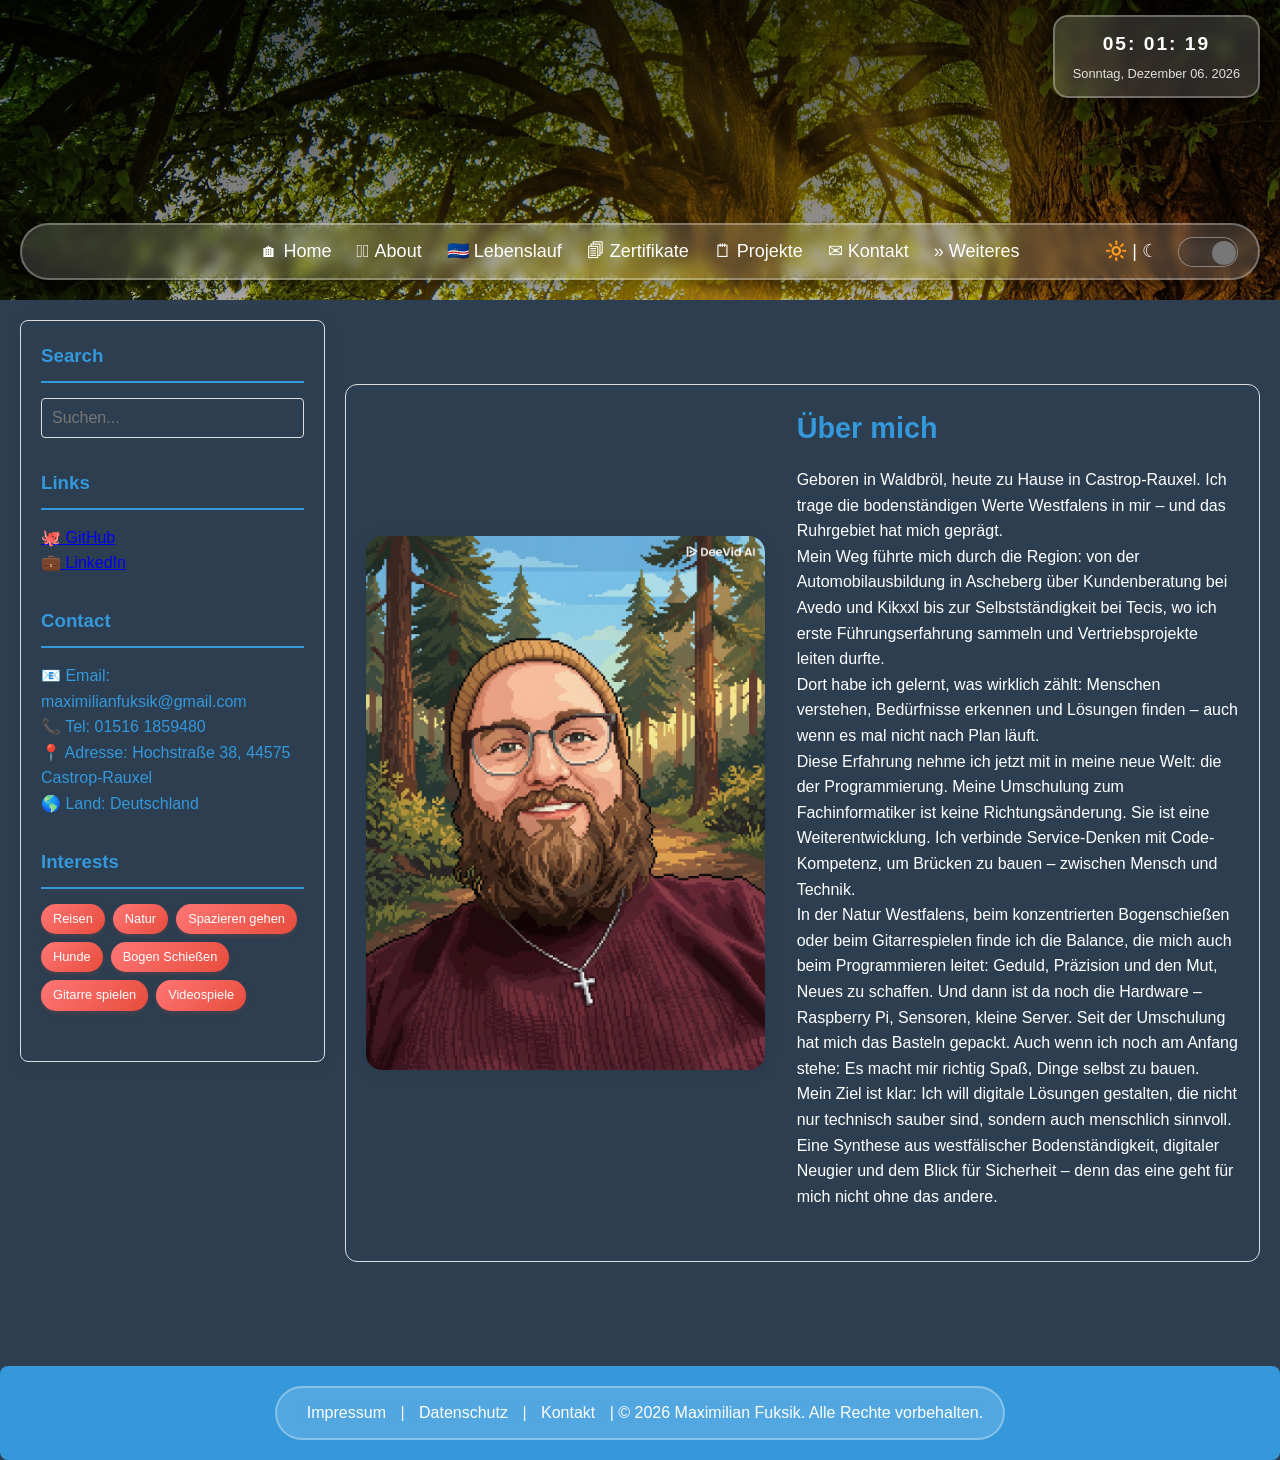
==== commit 6eafbf5d: "Clean Up 1.1. Merge JSON. JS Scripts restructured" ====
--- a/about.html
+++ b/about.html
@@ -8,130 +8,101 @@
 </head>
 <body>
 <!-- HEAD -->
-        <header>
-            <img src="assets/images/trees-8563877_1920.jpg" class="header-image" alt="Header Bild mit Bäumen">
-            <div class="header-content">
-             <div class="icon"></div>
-<!-- Navigations-Bar--> 
-                <div id="nav">
-                    <nav>
-                        <ul>
-                            <li><a href="index.html"> 🏠︎ Home</a></li>
-                            <li><a href="about.html"> 𓂃🖊 About</a></li>
-                            <li><a href="cv.html"> 🇨🇻 Lebenslauf</a></li>      
-                            <li><a href="certificate.html"> 🗐 Zertifikate</a></li>    
-                            <li><a href="project.html"> 🗒 Projekte</a></li>    <!-- In Progress -->
-                            <li><a href="contact.html"> ✉ Kontakt</a></li>    <!-- In Progress -->
-                            <li><a href="weiteres.html"> » Weiteres</a></li> <!-- In Progress -->
-                            <li><a href="#"> 🛠 </a></li>
-                            <!-- Dark Mode als Listenelement -->
-                            <li class="dark-mode-item">
-                                <span id="dayNight"> 🔆 | ☾ </span>
-                                <label class="darkMode" for="toggle-checkbox">
-                                    <input type="checkbox" id="toggle-checkbox">
-                                    <span class="d-btn"></span>
-                                </label>
-                            </li>
-                        </ul>
-                    </nav>
-                </div>
-            </div>
-    <!--Clock-->
+<header>
+    <img src="assets/images/trees-8563877_1920.jpg" class="header-image" alt="Header image with trees">
+    <div class="header-content">
+        <div class="icon"></div>
+        <!-- Navigation Bar - Will be filled by config.json -->
+        <div id="nav">
+            <nav>
+                <ul id="nav-links">
+                    <!-- Dynamic navigation from cv-loader.js will go here -->
+                </ul>
+                
+                <!-- Dark Mode Toggle - STATIC (only once in HTML) -->
+                <li class="dark-mode-item">
+                    <span id="dayNight"> 🔆 | ☾ </span>
+                    <label class="darkMode" for="toggle-checkbox">
+                        <input type="checkbox" id="toggle-checkbox">
+                        <span class="d-btn"></span>
+                    </label>
+                </li>
+            </nav>
+        </div>
+    </div>
+    <!-- Clock -->
     <div id="clock">
         <div class="time">
-            <span id="hours"></span>
-            <span class="seprator"></span>
-            <span id="minutes"></span>
-            <span class="seprator"></span>
+            <span id="hours"></span><span class="separator">:</span>
+            <span id="minutes"></span><span class="separator">:</span>
             <span id="seconds"></span>
         </div>
         <div id="date"></div>
     </div>
 </header>
 
-<!-- EIN Container für alles -->
+<!-- CONTAINER for everything -->
 <div class="container">
     <!-- SIDEBAR -->
     <aside class="sidebar">
         <div class="widget search-widget">
-            <h3>Suchenliste</h3>
+            <h3>Search</h3>
             <span class="search-icon"></span>
-            <input type="text" placeholder="Suchen..." id="json-search">
+            <input type="text" id="json-search" placeholder="">
+        </div>
+
+        <!-- SOCIAL MEDIA / PROFILE LINKS - Dynamic from config.json -->
+        <div class="widget">
+            <h3>Links</h3>
+            <div id="social-links" class="profile-links">
+                <!-- Dynamic social links from config.json -->
+            </div>
+        </div>
+        
+        <div class="widget">
+            <h3>Contact</h3>
+            <div id="json-contact">
+                <p>Email: <span class="json-email"></span></p>
+                <p>Phone: <span class="json-phone"></span></p>
+                <p>Address: <span class="json-address"></span></p>
+                <p>Country: <span class="json-country"></span></p>
+            </div>
         </div>
 
         <div class="widget">
-            <h3>Kontaktinfo</h3>
-            <div id="json-contact">
-                <p>📧 Email: <span class="json-email"></span></p>
-                <p>📞 Tel: <span class="json-phone"></span></p>
-                <p>📍 Adresse: <span class="json-address"></span></p>
-                <p> 🌎 Land: <span class="json-country"></span></p>
-            </div>
-        </div>
-
-        <!-- SOCIAL MEDIA / PROFIL LINKS -->
-        <div class="widget">
-            <h3>Links</h3>
-            <div class="profile-links">
-                <a href="https://github.com/maximilianfuksik-dev" target="_blank" class="profile-link">
-                    <span class="profile-icon">🐙</span>
-                    GitHub
-                </a>
-                <br>
-                <a href="https://linkedin.com/in/DeinLinkedIn" target="_blank" class="profile-link">
-                    <span class="profile-icon">💼</span>
-                    LinkedIn
-                </a>
-            </div>
-        </div>
-        <br>
-        
-        <!-- INTERESSEN MIT PLATZHALTER -->
-        <div class="widget">
-            <h3>Interessen</h3>
+            <h3>Interests</h3>
             <div id="json-interests">
-                <p class="json-loading">Lade Interessen...</p>
+                <p class="json-loading">Loading interests...</p>
             </div>
         </div>
     </aside>
 
-
-    <!-- MAIN CONTENT BEREICH -->
- <section class="about-section">
-            <div class="about-item">
-                <div class="about-image">
-                    <img src="/assets/images/watermarked-e2468cd0-22a6-413a-8e14-d082a659f847.jpg" alt="bild">
-                </div>
-                <div class="about-text">
-                    <h2>Mein Weg: Von Westfalen ins digitale Neuland</h2>
-                    <p>Geboren in Waldbröl und heute in Castrop-Rauxel zu Hause, trage ich die bodenständigen Werte Westfalens in mir. Mein Weg führte mich durch das Ruhrgebiet – von der Automobilausbildung in Ascheberg über Kundenberatung bei Avedo und Kikxxl bis hin zur Selbstständigkeit bei Tecis, wo ich erste Führungserfahrung sammelte und Vertriebsprojekte leitete.
-
-Dort lernte ich, was wirklich zählt: Menschen verstehen, Bedürfnisse erkennen und Lösungen finden. Diese Erfahrung nehme ich nun mit in meine neue Passion – die Welt der Programmierung. Meine Umschulung zum Fachinformatiker ist keine Richtungsänderung, sondern eine Weiterentwicklung: Ich verbinde Service-Denken mit Code-Kompetenz, um Brücken zwischen Mensch und Technik zu bauen.
-
-In der Natur Westfalens, beim konzentrierten Bogenschießen oder kreativen Gitarrespielen finde ich jene Balance, die auch das Programmieren prägt: Geduld, Präzision und den Mut, Neues zu schaffen.
-
-Mein Ziel ist klar: Als Entwickler möchte ich digitale Lösungen gestalten, die nicht nur technisch elegant, sondern auch menschlich sinnvoll sind – eine Synthese aus westfälischer Bodenständigkeit und digitaler Innovation.</p>
-                </div>
-                   <div class="about-image">
-                    <!--<img src="/pic/watermarked-4f2a7ef3-02ef-4c4d-a7c0-e9ec359a5ca8.jpg" alt="Über mich Bild 1"> -->
-                </div>
+    <!-- MAIN CONTENT - ABOUT PAGE -->
+    <section class="about-section" id="about-section-container">
+        <div class="about-item">
+            <div class="about-image">
+                <img id="about-image-1" src="" alt="About me image">
             </div>
-        </section>
+            <div class="about-text">
+                <h2 id="about-title-1"></h2>
+                <p id="about-text-1"></p>
+            </div>
+            <div class="about-image">
+                <img id="about-image-2" src="" alt="About me image 2">
+            </div>
+        </div>
+    </section>
 </div>
 
-<!-- FOOTER -->
+<!-- FOOTER - Dynamic from config.json -->
 <footer>
-    <p>
-        <a href="legal/legalnotice.html">Impressum</a> | 
-        <a href="legal/privacypolicy.html">Datenschutz</a> | 
-        <a href="contact.html">Kontakt</a> | 
-        © 2025 Maximilian Fuksik. Alle Rechte vorbehalten.
+    <p id="footer-links">
+        <!-- Dynamic footer links from config.json -->
     </p>
 </footer>
 
+<script src="assets/js/cv-loader.js"></script>
 <script src="assets/js/script.js"></script>
-<script src="assets/js/cv-loader.js"></script>
-
 
 </body>
 </html>
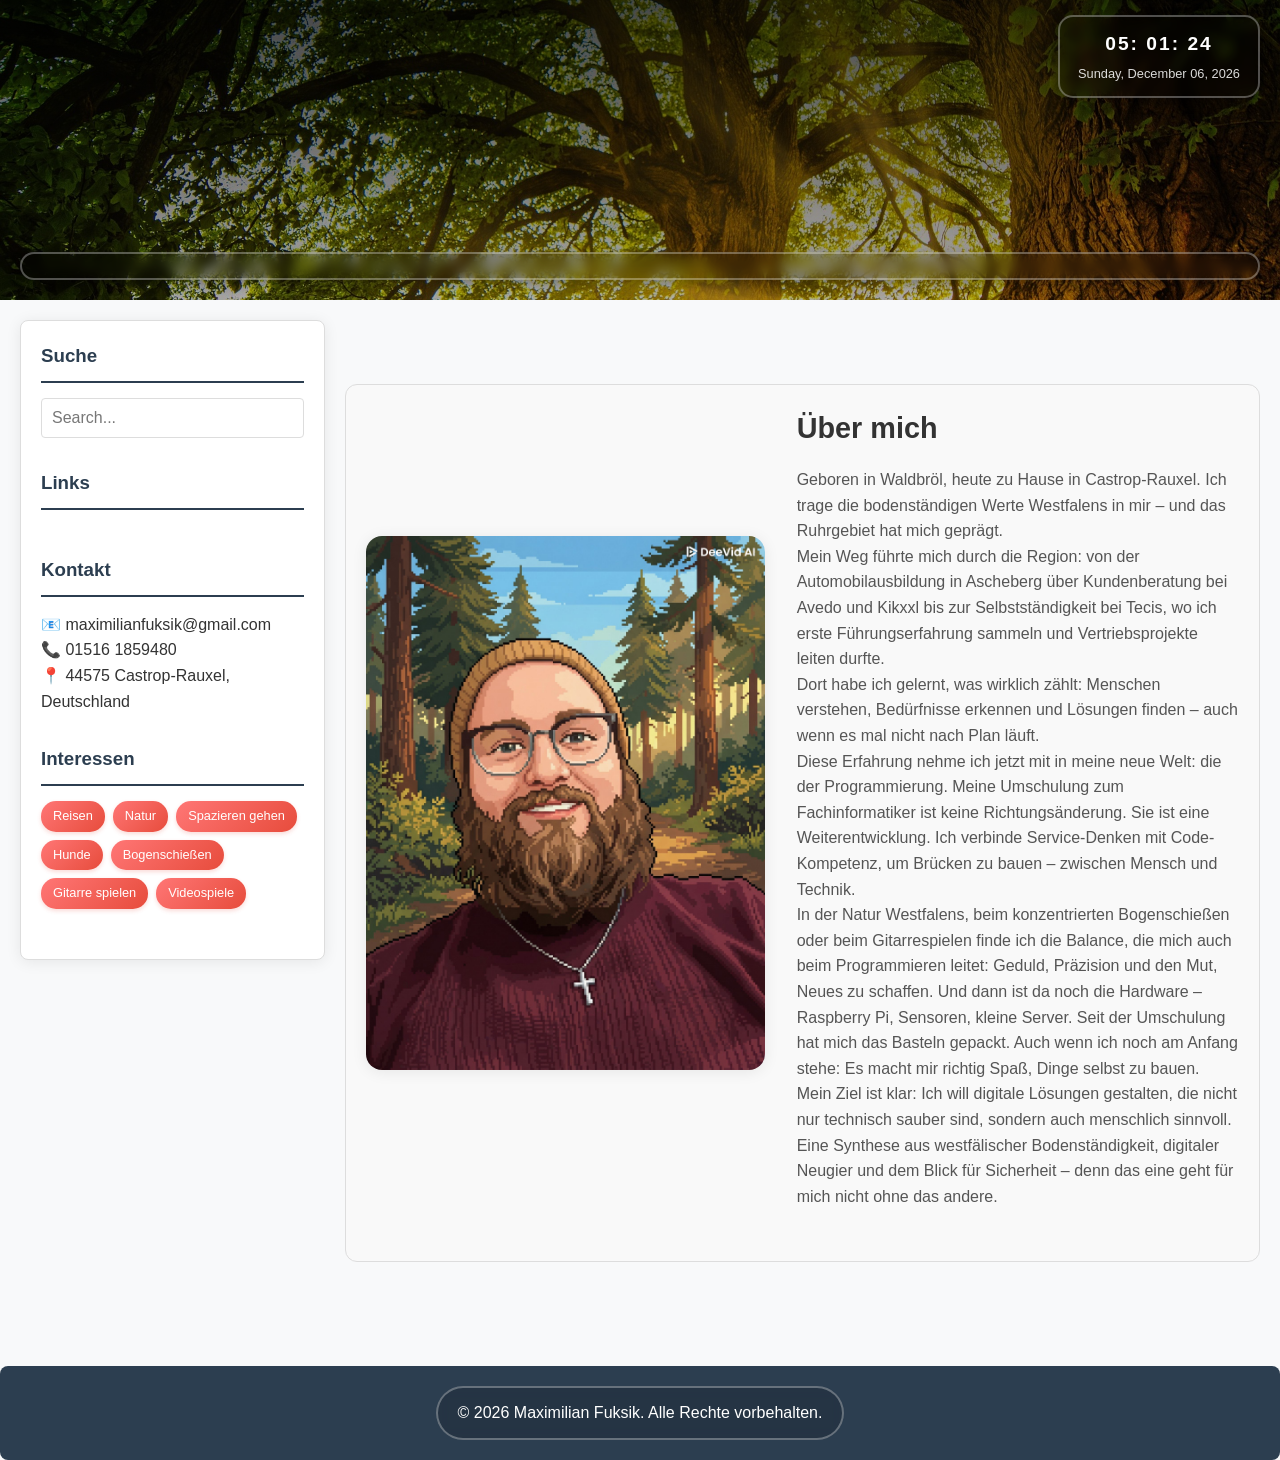
==== commit 8f6a4a36: "Footer correction, Button Darkmode debugg and Button Language debugg. Style improvement" ====
--- a/about.html
+++ b/about.html
@@ -3,8 +3,9 @@
 <head>
     <meta charset="UTF-8">
     <meta name="viewport" content="width=device-width, initial-scale=1.0">
+    <link rel="icon" type="image/x-icon" href="assets/images/favicon.ico">
     <link id="light" rel="stylesheet" href="assets/css/stylesheet.css">
-    <title>Maximilian Fuksik</title>
+    <title>Maximilian Fuksik - About</title>
 </head>
 <body>
 <!-- HEAD -->
@@ -18,15 +19,6 @@
                 <ul id="nav-links">
                     <!-- Dynamic navigation from cv-loader.js will go here -->
                 </ul>
-                
-                <!-- Dark Mode Toggle - STATIC (only once in HTML) -->
-                <li class="dark-mode-item">
-                    <span id="dayNight"> 🔆 | ☾ </span>
-                    <label class="darkMode" for="toggle-checkbox">
-                        <input type="checkbox" id="toggle-checkbox">
-                        <span class="d-btn"></span>
-                    </label>
-                </li>
             </nav>
         </div>
     </div>
@@ -46,33 +38,28 @@
     <!-- SIDEBAR -->
     <aside class="sidebar">
         <div class="widget search-widget">
-            <h3>Search</h3>
+            <h3 id="search-title"></h3>
             <span class="search-icon"></span>
             <input type="text" id="json-search" placeholder="">
         </div>
 
         <!-- SOCIAL MEDIA / PROFILE LINKS - Dynamic from config.json -->
         <div class="widget">
-            <h3>Links</h3>
+            <h3 id="links-title"></h3>
             <div id="social-links" class="profile-links">
                 <!-- Dynamic social links from config.json -->
             </div>
         </div>
         
         <div class="widget">
-            <h3>Contact</h3>
-            <div id="json-contact">
-                <p>Email: <span class="json-email"></span></p>
-                <p>Phone: <span class="json-phone"></span></p>
-                <p>Address: <span class="json-address"></span></p>
-                <p>Country: <span class="json-country"></span></p>
-            </div>
+            <h3 id="contact-title"></h3>
+            <div id="json-contact"></div>
         </div>
 
         <div class="widget">
-            <h3>Interests</h3>
+            <h3 id="interests-title"></h3>
             <div id="json-interests">
-                <p class="json-loading">Loading interests...</p>
+                <p class="json-loading"></p>
             </div>
         </div>
     </aside>
--- a/assets/css/stylesheet.css
+++ b/assets/css/stylesheet.css
@@ -1,34 +1,39 @@
-/* Grundlegendes Styling */
+/* ============================================
+   LIGHT MODE STYLESHEET
+   ============================================ */
+
+/* Basic Styling - LIGHT MODE */
 :root {
-    /* Primäre Farbpalette */
+    /* Primary color palette */
     --primary-color: #2c3e50;
     --secondary-color: #2c3e50;
     --accent-color: #e74c3c;
-    
-    /* Hintergrund Farben */
+    --hover-color: #3498db;
+    
+    /* Background colors - LIGHT */
     --bg-color: #f8f9fa;
     --card-bg: #ffffff;
     --light-bg: #f9f9f9;
     
-    /* Text Farben */
+    /* Text colors - LIGHT */
     --text-color: #333333;
     --text-light: #555555;
     --text-lighter: #777777;
     --text-on-dark: #ffffff;
     
-    /* Border/Outline Farben */
+    /* Border/Outline colors */
     --border-color: #dddddd;
     --border-light: #eeeeee;
     
-    /* Effekte */
+    /* Effects */
     --shadow: 0 2px 15px rgba(0,0,0,0.08);
     --shadow-dark: 0 4px 12px rgba(0,0,0,0.25);
     --transition: all 0.3s ease;
     
-    /* Spezielle Farben */
-    --nav-bg: rgba(255, 255, 255, 0.15);
+    /* Special colors */
+    --nav-bg: rgba(0, 0, 0, 0.15);
     --nav-border: rgba(255, 255, 255, 0.3);
-    --clock-bg: rgba(255, 255, 255, 0.15);
+    --clock-bg: rgba(0, 0, 0, 0.15);
     --footer-bg: var(--primary-color);
     --welcome-gradient: linear-gradient(135deg, var(--primary-color), var(--secondary-color));
     --header-gradient: linear-gradient(to bottom, rgba(0,0,0,0.7) 0%, rgba(0,0,0,0.3) 100%);
@@ -48,9 +53,10 @@
     min-height: 100vh;
     display: flex;
     flex-direction: column;
-}
-
-/* Haupt-Container */
+    transition: background-color 0.3s ease, color 0.3s ease;
+}
+
+/* Main Container */
 .container {
     max-width: 1800px;
     width: 100%;
@@ -111,7 +117,10 @@
     font-weight: 500;
 }
 
-/* Navigation */
+/* ============================================
+   NAVIGATION - Language left, Dark mode right, Links centered
+   ============================================ */
+
 #nav {
     background: var(--nav-bg);
     backdrop-filter: blur(6px);
@@ -120,21 +129,75 @@
     border: 2px solid var(--nav-border);
     box-shadow: var(--shadow-dark);
     margin-top: 10px;
-    position: relative;
-}
-
-#nav ul {
+}
+
+#nav nav {
+    display: flex;
+    justify-content: space-between;
+    align-items: center;
+    flex-wrap: wrap;
+}
+
+/* Language Switcher - LEFT */
+.nav-controls-left {
+    display: flex;
+    align-items: center;
+    min-width: 120px;
+}
+
+.lang-switcher {
+    display: flex;
+    align-items: center;
+    gap: 5px;
+    background: rgba(255, 255, 255, 0.15);
+    padding: 4px 10px;
+    border-radius: 30px;
+    backdrop-filter: blur(4px);
+    border: 1px solid rgba(255, 255, 255, 0.3);
+}
+
+.lang-btn {
+    background: none;
+    border: none;
+    cursor: pointer;
+    font-size: 0.85rem;
+    font-weight: 600;
+    padding: 4px 8px;
+    border-radius: 20px;
+    transition: all 0.2s ease;
+    color: var(--text-on-dark);
+    opacity: 0.7;
+}
+
+.lang-btn:hover {
+    opacity: 1;
+    background: rgba(255, 255, 255, 0.2);
+}
+
+.lang-btn.active {
+    opacity: 1;
+    background: var(--primary-color);
+    color: white;
+}
+
+.lang-separator {
+    opacity: 0.5;
+    color: var(--text-on-dark);
+}
+
+/* Navigation Links - CENTER */
+#nav nav ul {
     display: flex;
     justify-content: center;
     align-items: center;
     list-style: none;
     gap: 25px;
-    flex-wrap: nowrap;
-    padding-left: 0;
-    position: relative;
-}
-
-#nav ul li a {
+    margin: 0;
+    padding: 0;
+    flex: 1;
+}
+
+#nav nav ul li a {
     text-decoration: none;
     color: var(--text-on-dark);
     transition: color 0.3s;
@@ -143,26 +206,27 @@
     white-space: nowrap;
 }
 
-#nav ul li a:hover {
-    color: var(--primary-color);
-}
-
-/* Darkmode Switch */
+#nav nav ul li a:hover {
+    color: var(--hover-color);
+}
+
+/* Dark Mode Switch - RIGHT */
+.nav-controls-right {
+    display: flex;
+    align-items: center;
+    justify-content: flex-end;
+    min-width: 120px;
+}
+
 .dark-mode-item {
-    position: absolute;
-    right: 20px;
-    top: 50%;
-    transform: translateY(-50%);
     display: flex;
     align-items: center;
-    gap: 10px;
-    white-space: nowrap;
+    gap: 8px;
 }
 
 #dayNight {
     font-size: 18px;
     color: var(--text-on-dark);
-    margin-right: 10px;
 }
 
 .darkMode {
@@ -206,7 +270,7 @@
 
 .darkMode input:checked + .d-btn:before {
     transform: translate(30px);
-    background: var(--text-lighter); /*t c*/
+    background: var(--text-lighter);
 }
 
 /* Sidebar */
@@ -218,6 +282,7 @@
     grid-column: 1;
     height: fit-content;
     border: 1px solid var(--border-color);
+    transition: background-color 0.3s ease;
 }
 
 .widget {
@@ -266,6 +331,7 @@
     grid-column: 2;
     margin-bottom: 30px;
     border: 1px solid var(--border-color);
+    transition: background-color 0.3s ease;
 }
 
 h1, h2, h3, h4, h5, h6 {
@@ -803,7 +869,113 @@
     color: var(--primary-color);
 }
 
-/* Uhr */
+/* ============================================
+   IMPRESSUM & DATENSCHUTZ STYLES
+   ============================================ */
+
+.content-box {
+    background: var(--card-bg);
+    padding: 25px;
+    border-radius: 12px;
+    box-shadow: var(--shadow);
+    border: 1px solid var(--border-color);
+}
+
+.content-box h1 {
+    color: var(--primary-color);
+    margin-bottom: 30px;
+    padding-bottom: 15px;
+    border-bottom: 2px solid var(--primary-color);
+    font-size: 2rem;
+}
+
+.impressum-section {
+    margin-bottom: 30px;
+}
+
+.impressum-section h2 {
+    color: var(--primary-color);
+    margin-bottom: 15px;
+    font-size: 1.3rem;
+}
+
+.impressum-section h3 {
+    color: var(--text-color);
+    margin: 15px 0 10px 0;
+    font-size: 1.1rem;
+}
+
+.impressum-details {
+    padding-left: 15px;
+    border-left: 3px solid var(--primary-color);
+}
+
+.impressum-details p {
+    margin: 8px 0;
+    line-height: 1.6;
+    color: var(--text-light);
+}
+
+.datenschutz-section {
+    margin-bottom: 35px;
+}
+
+.datenschutz-section h2 {
+    color: var(--primary-color);
+    margin-bottom: 15px;
+    font-size: 1.3rem;
+}
+
+.datenschutz-section h3 {
+    color: var(--text-color);
+    margin: 15px 0 10px 0;
+    font-size: 1.1rem;
+}
+
+.datenschutz-details {
+    padding-left: 15px;
+    border-left: 3px solid var(--primary-color);
+}
+
+.datenschutz-details p {
+    margin: 8px 0;
+    line-height: 1.6;
+    color: var(--text-light);
+}
+
+.datenschutz-details ul {
+    margin: 10px 0 10px 20px;
+    padding-left: 0;
+}
+
+.datenschutz-details li {
+    margin: 5px 0;
+    line-height: 1.5;
+    color: var(--text-light);
+}
+
+/* Responsive adjustments for Impressum & Datenschutz */
+@media (max-width: 768px) {
+    .content-box {
+        padding: 15px;
+    }
+    
+    .content-box h1 {
+        font-size: 1.6rem;
+    }
+    
+    .impressum-section h2,
+    .datenschutz-section h2 {
+        font-size: 1.2rem;
+    }
+    
+    .impressum-details,
+    .datenschutz-details {
+        padding-left: 10px;
+    }
+}
+
+/* Clock */
 #clock {
     position: absolute;
     top: 15px;
@@ -817,6 +989,7 @@
     border: 2px solid var(--nav-border);
     backdrop-filter: blur(6px);
     min-width: 120px;
+    z-index: 10;
 }
 
 #clock .time {
@@ -831,14 +1004,10 @@
     opacity: 0.85;
 }
 
-/* Responsive Anpassungen */
+/* Responsive adjustments */
 @media (max-width: 1200px) {
     .container {
         max-width: 100%;
-    }
-    
-    #clock {
-        right: 20px;
     }
 }
 
@@ -856,20 +1025,6 @@
     main {
         grid-column: 1;
     }
-    
-    #nav ul {
-        flex-wrap: wrap;
-        justify-content: center;
-        gap: 15px;
-        padding-right: 80px;
-    }
-    
-    .dark-mode-item {
-        position: absolute;
-        right: 20px;
-        top: 50%;
-        transform: translateY(-50%);
-    }
 }
 
 @media (max-width: 768px) {
@@ -879,34 +1034,41 @@
     
     #nav {
         padding: 10px 15px;
-        padding-right: 80px;
-    }
-    
-    #nav ul {
+    }
+    
+    #nav nav {
+        flex-direction: column;
+        gap: 12px;
+    }
+    
+    #nav nav ul {
         flex-direction: column;
         gap: 10px;
-        padding-right: 0;
-    }
-    
-    #nav ul li a {
+    }
+    
+    #nav nav ul li a {
         font-size: 16px;
     }
     
-    .dark-mode-item {
-        position: static;
-        transform: none;
-        justify-content: center;
-        margin-top: 10px;
-        order: 1;
-        width: 100%;
+    .nav-controls-left,
+    .nav-controls-right {
+        min-width: auto;
     }
     
     #clock {
-        position: relative;
-        top: auto;
-        right: auto;
-        margin: 10px auto;
-        display: inline-block;
+        position: absolute;
+        top: 10px;
+        right: 10px;
+        padding: 8px 12px;
+        min-width: 100px;
+    }
+    
+    #clock .time {
+        font-size: 1rem;
+    }
+    
+    #clock #date {
+        font-size: 0.7rem;
     }
     
     .about-item, .about-item.reverse {
@@ -927,10 +1089,9 @@
 }
 
 /* ============================================
-   JSON CV STYLES - Für deine Bewerbungsseite
+   JSON CV STYLES
    ============================================ */
 
-/* JSON Loading & Error States */
 .json-loading {
     text-align: center;
     padding: 20px;
@@ -962,7 +1123,6 @@
     margin: 10px 0;
 }
 
-/* Persönliche Daten - JSON Version */
 .json-personal-data p {
     margin: 8px 0;
     line-height: 1.5;
@@ -1032,12 +1192,6 @@
     border-radius: 4px;
 }
 
-.job-meta .location::before,
-.job-meta .period::before {
-    margin-right: 5px;
-    opacity: 0.7;
-}
-
 .job-responsibilities {
     margin: 0;
     padding-left: 20px;
@@ -1156,7 +1310,7 @@
     margin-top: 5px;
 }
 
-/* Skill Tags - Unterschiedliche Farben für Kategorien */
+/* Skill Tags */
 .skill-tag {
     display: inline-block;
     padding: 6px 14px;
@@ -1168,21 +1322,18 @@
     border: 1px solid transparent;
 }
 
-/* Sprachen */
 .skills-list.languages .skill-tag {
     background: linear-gradient(135deg, #4db8ff, #3498db);
     color: white;
     box-shadow: 0 2px 5px rgba(77, 184, 255, 0.3);
 }
 
-/* Software */
 .skills-list.software .skill-tag {
     background: linear-gradient(135deg, #36d399, #27ae60);
     color: white;
     box-shadow: 0 2px 5px rgba(54, 211, 153, 0.3);
 }
 
-/* Abilities */
 .skills-list.abilities .skill-tag {
     background: linear-gradient(135deg, #9b59b6, #8e44ad);
     color: white;
@@ -1194,7 +1345,6 @@
     box-shadow: 0 4px 8px rgba(0,0,0,0.15);
 }
 
-/* Führerschein */
 .license {
     color: var(--text-color, #333);
     font-weight: 500;
@@ -1230,7 +1380,7 @@
     box-shadow: 0 3px 6px rgba(231, 76, 60, 0.3);
 }
 
-/* Timeline mit JSON-Daten */
+/* Timeline with JSON data */
 .timeline-item.has-data {
     background: rgba(77, 184, 255, 0.05);
     border: 1px solid rgba(77, 184, 255, 0.2);
@@ -1301,7 +1451,88 @@
     gap: 10px;
 }
 
-/* Responsive Design für JSON Sections */
+/* Social Links */
+.profile-links {
+    display: flex;
+    flex-direction: column;
+    gap: 4px;
+    margin-top: 4px;
+}
+
+.profile-links a {
+    display: flex;
+    align-items: center;
+    gap: 12px;
+    padding: 12px 16px;
+    background: var(--light-bg);
+    border-radius: 12px;
+    text-decoration: none;
+    color: var(--text-color);
+    font-weight: 500;
+    transition: var(--transition);
+    border: 1px solid var(--border-color);
+    position: relative;
+    overflow: hidden;
+}
+
+.profile-links a::before {
+    content: '';
+    position: absolute;
+    top: 0;
+    left: 0;
+    width: 0;
+    height: 100%;
+    background: rgba(0, 0, 0, 0.05);
+    transition: width 0.3s ease;
+    z-index: 0;
+}
+
+.profile-links a:hover::before {
+    width: 100%;
+}
+
+.profile-links a:hover {
+    transform: translateX(5px);
+    border-color: var(--primary-color);
+}
+
+.profile-links a .social-icon {
+    font-size: 1.5rem;
+    min-width: 32px;
+    text-align: center;
+    z-index: 1;
+}
+
+.profile-links a .social-name {
+    flex: 1;
+    z-index: 1;
+}
+
+.profile-links a[data-platform="github"]:hover {
+    border-color: #333;
+    background: #333;
+    color: white;
+}
+
+.profile-links a[data-platform="linkedin"]:hover {
+    border-color: #0077b5;
+    background: #0077b5;
+    color: white;
+}
+
+.profile-links a[data-platform="email"]:hover {
+    border-color: #ea4335;
+    background: #ea4335;
+    color: white;
+}
+
+.profile-links a:hover {
+    background: var(--primary-color);
+    color: var(--text-on-dark);
+    border-color: var(--primary-color);
+}
+
+/* Responsive Design for JSON Sections */
 @media (max-width: 768px) {
     .work-item,
     .education-item,
@@ -1344,7 +1575,7 @@
     }
 }
 
-/* Animationen */
+/* Animations */
 @keyframes fadeIn {
     from {
         opacity: 0;
@@ -1363,7 +1594,7 @@
     animation: fadeIn 0.5s ease forwards;
 }
 
-/* Verzögerte Animationen für Items */
+/* Delayed animations for items */
 .work-item:nth-child(1) { animation-delay: 0.1s; }
 .work-item:nth-child(2) { animation-delay: 0.2s; }
 .work-item:nth-child(3) { animation-delay: 0.3s; }
